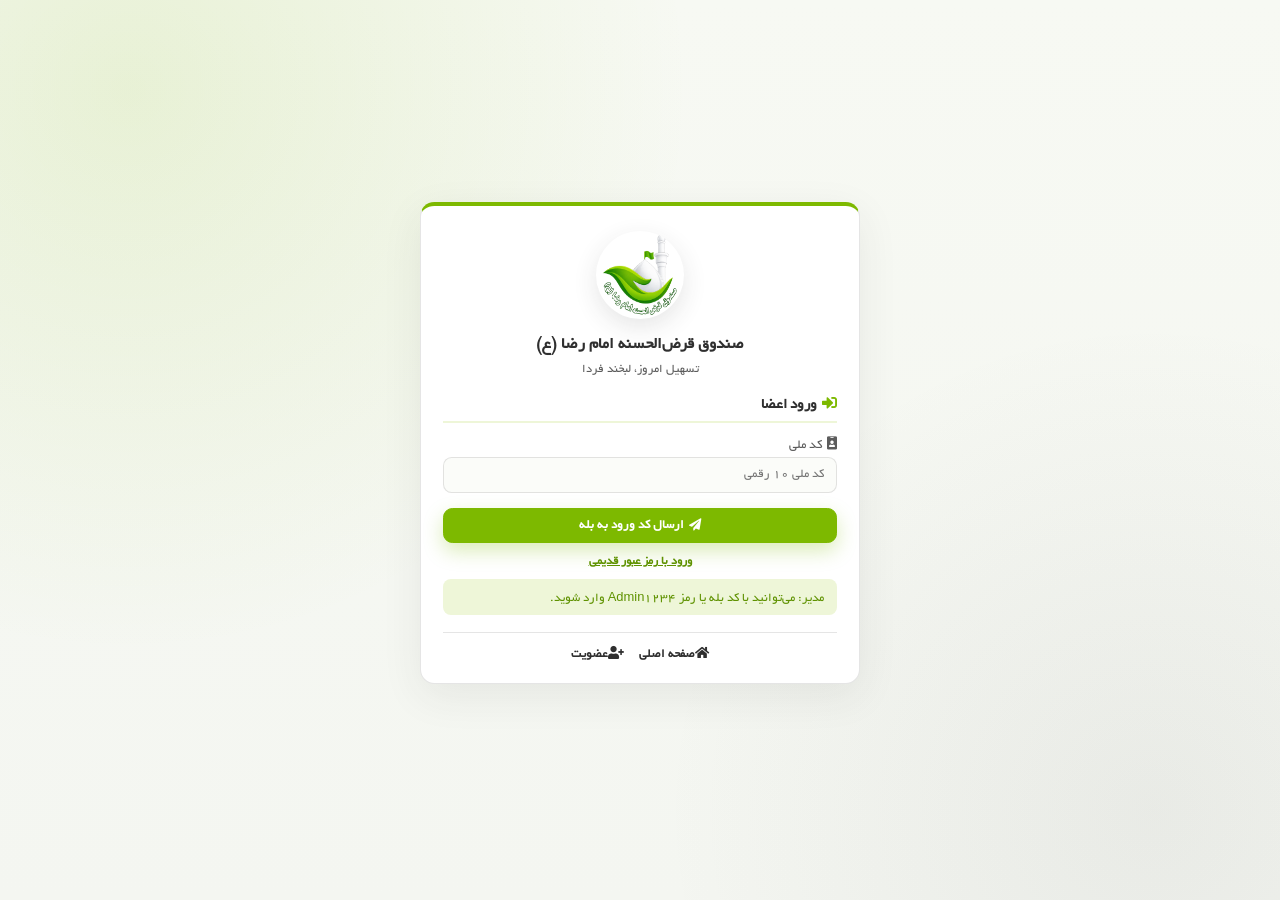
==== WebApplication/wwwroot/admin.html @ e3b297ba "dd" ====
<!DOCTYPE html>

<html lang="fa" dir="rtl">

<head>

  <meta charset="UTF-8" />

  <meta name="viewport" content="width=device-width, initial-scale=1, viewport-fit=cover" />

  <title>پنل مدیران | صندوق قرض‌الحسنه امام رضا (ع)</title>

  <link rel="stylesheet" href="css/site.css" />

  <link rel="icon" href="images/logo.png" />

  <style>

    .report-block { margin-bottom: 1.25rem; }

    .report-block h3 { margin: 0 0 .65rem; font-size: 1rem; color: var(--brand-charcoal); }

    tr.row-overdue td { background: #fde8e6 !important; color: #9b1c1c; }

    tr.row-due-soon td { background: #fff8e6 !important; color: #9a6700; }

    tr.row-reminder-failed td { background: #fde8e6 !important; }

    tr.row-reminder-sent td { background: #ecfdf3 !important; }

    .last-send-box { background: #f8faf9; border: 1px solid #d8e6df; border-radius: 12px; padding: 1rem; margin-bottom: 1rem; }

    .last-send-box h3 { margin: 0 0 .65rem; font-size: .95rem; }

  </style>

</head>

<body class="admin-page">

  <div class="page">

    <div class="site-header">

      <a class="brand-lockup" href="index.html">

        <img src="images/logo.png" alt="لوگو" />

        <div class="titles">

          <strong>صندوق قرض‌الحسنه امام رضا (ع)</strong>

          <span>پنل مدیران</span>

        </div>

      </a>

      <div class="nav">

        <a href="index.html"><i class="fas fa-home"></i>خانه</a>

        <a href="panel.html"><i class="fas fa-th-large"></i>پنل عضو</a>

      </div>

    </div>



    <div id="adminNavBar" class="admin-nav-bar no-print"></div>



    <div id="accessDenied" class="card" style="display:none">

      <h2><i class="fas fa-lock icon-green"></i>دسترسی مجاز نیست</h2>

      <p>این صفحه فقط برای مدیر صندوق است.</p>

      <a class="btn primary" href="login.html?return=admin.html">ورود مدیر</a>

    </div>



    <div id="adminContent" style="display:none">

      <div class="card">

        <div class="stats" id="adminStats"></div>

      </div>



      <div class="card tab-panel" id="tab-manage">

        <h2><i class="fas fa-cogs icon-green"></i>مدیریت صندوق</h2>

        <p class="muted-text" style="margin-top:0">عملیات خودکار صف وام و ارسال یادآور از بخش‌های مربوط در منو انجام می‌شود.</p>

        <div class="actions" style="margin-top:1rem">

          <button type="button" class="btn primary" id="btnProcess"><i class="fas fa-play"></i>پرداخت خودکار صف</button>

        </div>

        <div id="manageMsg" class="msg"></div>

      </div>



      <div class="card tab-panel" id="tab-fund-deposit">

        <h2><i class="fas fa-piggy-bank icon-green"></i>شارژ صندوق</h2>

        <p class="muted-text" style="margin-top:0">واریز نقدی یا حمایت خیرین به موجودی صندوق.</p>

        <label>مبلغ واریز (ریال)</label>

        <input id="depositAmount" type="text" class="amount-input" inputmode="numeric" placeholder="مثال: 50,000,000" />

        <label>توضیحات</label>

        <input id="depositDesc" placeholder="مثلاً واریز نقدی / حمایت خیرین" />

        <button type="button" class="btn primary block" id="btnDeposit"><i class="fas fa-piggy-bank"></i>ثبت شارژ صندوق</button>

        <div id="depositMsg" class="msg"></div>

      </div>



      <div class="card tab-panel" id="tab-reminders">

        <h2><i class="fas fa-bell icon-green"></i>یادآوری‌های ارسالی</h2>

        <p class="muted-text" style="margin-top:0">با زدن دکمه زیر، برای <strong>اقساط عقب‌افتاده</strong> و <strong>سررسید ۳ روز دیگر</strong> (و خیرین) یادآور بله ارسال می‌شود.</p>

        <div class="actions" style="margin-bottom:1rem">

          <button type="button" class="btn dark" id="btnRemind"><i class="fas fa-paper-plane"></i>ارسال یادآور امروز <span class="bale-inline"><img src="images/bale-logo.svg" alt="" class="bale-logo" />بله</span></button>

        </div>

        <div id="lastSendBox" class="last-send-box" style="display:none">

          <h3><i class="fas fa-check-circle icon-green"></i> نتیجه آخرین ارسال</h3>

          <p id="lastSendSummary" class="muted-text" style="margin-top:0"></p>

          <div style="overflow:auto"><table><thead><tr><th>عضو</th><th>نوع</th><th>وضعیت</th><th>پیام</th><th>توضیح</th></tr></thead><tbody id="lastSendBody"></tbody></table></div>

        </div>

        <h3 style="font-size:1rem;margin:1rem 0 .65rem">تاریخچه همه یادآوری‌ها</h3>

        <div style="overflow:auto"><table><thead><tr><th>شناسه</th><th>تاریخ</th><th>عضو</th><th>نوع</th><th>وضعیت</th><th>پیام</th><th>توضیح</th></tr></thead><tbody id="reminderBody"></tbody></table></div>

        <div id="reminderMsg" class="msg"></div>

      </div>



      <div class="card tab-panel" id="tab-installments-report">

        <h2><i class="fas fa-calendar-exclamation icon-green"></i>گزارش وضعیت اقساط</h2>

        <p class="muted-text" style="margin-top:0">اعضایی که قسط عقب‌افتاده دارند یا سررسید آن‌ها ۳ روز دیگر است.</p>



        <div class="report-block">

          <h3><i class="fas fa-exclamation-triangle" style="color:#b42318"></i> اقساط عقب‌افتاده (<span id="overdueCount">0</span>)</h3>

          <div style="overflow:auto"><table><thead><tr><th>شناسه قسط</th><th>عضو</th><th>موبایل</th><th>سررسید</th><th>مبلغ</th><th>وضعیت</th></tr></thead><tbody id="overdueBody"></tbody></table></div>

        </div>



        <div class="report-block">

          <h3><i class="fas fa-hourglass-half" style="color:#9a6700"></i> سررسید ۳ روز دیگر (<span id="dueSoonCount">0</span>)</h3>

          <div style="overflow:auto"><table><thead><tr><th>شناسه قسط</th><th>عضو</th><th>موبایل</th><th>سررسید</th><th>مبلغ</th><th>وضعیت</th></tr></thead><tbody id="dueSoonBody"></tbody></table></div>

        </div>

      </div>



      <div class="card tab-panel" id="tab-queue">

        <h2><i class="fas fa-stream icon-green"></i>صف انتظار وام</h2>

        <div style="overflow:auto"><table><thead><tr><th>نوبت</th><th>وام</th><th>عضو</th><th>مبلغ</th><th>تاریخ درخواست</th><th>عملیات</th></tr></thead><tbody id="queueBody"></tbody></table></div>

      </div>



      <div class="card tab-panel" id="tab-loans">

        <h2><i class="fas fa-file-invoice icon-green"></i>همه وام‌ها</h2>

        <p>لیست کامل درخواست‌ها و وام‌های پرداخت‌شده با تاریخ درخواست و تاریخ پرداخت.</p>

        <div style="overflow:auto"><table><thead><tr><th>شناسه</th><th>عضو</th><th>مبلغ</th><th>تاریخ درخواست</th><th>تاریخ پرداخت</th><th>وضعیت</th><th>نوبت</th></tr></thead><tbody id="allLoansBody"></tbody></table></div>

      </div>



      <div class="card tab-panel" id="tab-deposits">

        <h2><i class="fas fa-money-check-alt icon-green"></i>واریزی‌های اعضا</h2>

        <div style="overflow:auto"><table><thead><tr><th>شناسه</th><th>کاربر</th><th>مبلغ</th><th>نوع</th><th>پیگیری</th><th>تاریخ</th></tr></thead><tbody id="payBody"></tbody></table></div>

      </div>



      <div class="card tab-panel" id="tab-ledger">

        <h2><i class="fas fa-book icon-green"></i>دفتر گردش صندوق</h2>

        <p>هر ردیف یک تراکنش مالی صندوق است؛ موجودی لحظه‌ای در ستون «مانده» ثبت می‌شود.</p>

        <div style="overflow:auto"><table><thead><tr><th>شناسه</th><th>تاریخ</th><th>نوع</th><th>مبلغ</th><th>مانده</th><th>توضیح</th></tr></thead><tbody id="ledgerBody"></tbody></table></div>

      </div>



      <div class="card tab-panel" id="tab-settings">

        <h2><i class="fas fa-sliders-h icon-green"></i>تنظیمات</h2>

        <p class="muted-text" style="margin-top:0">آدرس پایه سایت برای لینک‌های ارسالی در بله (پرداخت قسط، کمک خیرین) و callback درگاه پرداخت.</p>

        <label>آدرس سایت (بدون / در انتها)</label>

        <input id="appBaseUrl" type="url" dir="ltr" placeholder="https://goodloan.example.com" />

        <p class="muted-text">مثال لینک قسط: <code id="sampleInstallmentLink" dir="ltr">—</code></p>

        <button type="button" class="btn primary block" id="btnSaveSettings"><i class="fas fa-save"></i>ذخیره تنظیمات</button>

        <div id="settingsMsg" class="msg"></div>

      </div>

    </div>

  </div>

  <script src="js/app.js"></script>

  <script>

    GoodLoan.ready(async function () {

      const G = GoodLoan;

      const managerId = await G.requireManager();

      if (!managerId) {

        G.$('accessDenied').style.display = 'block';

        return;

      }



      G.$('adminContent').style.display = 'block';

      G.renderAdminNav('adminNavBar', { page: 'admin' });

      G.initTabs('tab-manage');

      G.bindAmountInputs('.amount-input');

      G.initPageTables('#adminContent');



      function renderInstallmentRows(list, rowClass) {

        if (!list.length) return '<tr><td colspan="6">موردی یافت نشد</td></tr>';

        return list.map(function (x) {

          return '<tr class="' + rowClass + '"><td>' + G.pick(x, 'installmentId') + '</td><td>' + (G.pick(x, 'memberName') || '') + '</td><td>' +

            (G.pick(x, 'mobile') || '') + '</td><td>' + (G.pick(x, 'installmentDate_Shamsi') || '') + '</td><td class="amount">' +

            G.money(G.pick(x, 'installmentAmount')) + '</td><td>' + (G.pick(x, 'statusLabel') || '') + '</td></tr>';

        }).join('');

      }



      async function loadSettings() {
        const result = await G.get('/api/admin/settings?managerUserId=' + managerId);
        if (!result.res.ok) return;
        const settings = G.payload(result) || [];
        const appUrl = settings.find(function (s) { return G.pick(s, 'settingName') === 'AppBaseUrl'; });
        const value = G.pick(appUrl, 'settingValue') || '';
        G.$('appBaseUrl').value = value;
        updateSampleLink(value);
      }

      function updateSampleLink(baseUrl) {
        var url = (baseUrl || '').replace(/\/+$/, '');
        G.$('sampleInstallmentLink').textContent = url
          ? url + '/panel.html?installmentId=123&payInstallment=1'
          : '—';
      }

      G.$('appBaseUrl').addEventListener('input', function () {
        updateSampleLink(G.$('appBaseUrl').value);
      });

      async function loadDashboard() {

        const result = await G.get('/api/admin/dashboard?managerUserId=' + managerId);

        if (!result.res.ok) return;

        const d = G.payload(result);

        G.$('adminStats').innerHTML = `

          <div class="stat"><span class="stat-icon"><i class="fas fa-wallet"></i></span><span>موجودی صندوق</span><b>${G.money(G.pick(d, 'fundBalance'))}</b></div>

          <div class="stat"><span class="stat-icon"><i class="fas fa-exclamation-circle"></i></span><span>اقساط عقب\u200cافتاده</span><b>${G.formatNumber(G.pick(d, 'overdueInstallmentsCount') || 0)}</b></div>

          <div class="stat"><span class="stat-icon"><i class="fas fa-hourglass-half"></i></span><span>سررسید ۳ روز دیگر</span><b>${G.formatNumber(G.pick(d, 'dueInThreeDaysInstallmentsCount') || 0)}</b></div>

          <div class="stat"><span class="stat-icon"><i class="fas fa-stream"></i></span><span>نفر در صف</span><b>${G.pick(d, 'waitingQueueCount')}</b></div>

          <div class="stat"><span class="stat-icon"><i class="fas fa-receipt"></i></span><span>واریزی امروز</span><b>${G.pick(d, 'todayPaymentsCount')}</b></div>

          <div class="stat"><span class="stat-icon"><i class="fas fa-coins"></i></span><span>جمع واریزی امروز</span><b>${G.money(G.pick(d, 'todayPaymentsAmount'))}</b></div>`;

      }



      async function loadInstallmentReport() {

        const result = await G.get('/api/admin/reports/installments?managerUserId=' + managerId);

        if (!result.res.ok) return;

        const r = G.payload(result) || {};

        const overdue = G.pick(r, 'overdueInstallments') || [];

        const dueSoon = G.pick(r, 'dueInThreeDaysInstallments') || [];

        G.$('overdueCount').textContent = G.formatNumber(G.pick(r, 'overdueCount') || overdue.length);

        G.$('dueSoonCount').textContent = G.formatNumber(G.pick(r, 'dueInThreeDaysCount') || dueSoon.length);

        G.$('overdueBody').innerHTML = renderInstallmentRows(overdue, 'row-overdue');

        G.$('dueSoonBody').innerHTML = renderInstallmentRows(dueSoon, 'row-due-soon');

        G.refreshDataTable('overdueBody');

        G.refreshDataTable('dueSoonBody');

      }



      function renderReminderRows(logs, options) {
        options = options || {};
        if (!logs.length) return '<tr><td colspan="' + (options.colspan || 7) + '">یادآوری ثبت نشده</td></tr>';
        return logs.map(function (n) {
          const msg = (G.pick(n, 'message') || '');
          const shortMsg = msg.length > 80 ? msg.substring(0, 80) + '…' : msg;
          const sent = G.pick(n, 'sentDate') || G.pick(n, 'createDate') || '';
          const sentText = sent ? new Date(sent).toLocaleString('fa-IR') : '';
          const status = G.pick(n, 'notificationStatusName') || G.pick(n, 'notificationStatus') || '';
          const isFailed = String(status).indexOf('ناموفق') >= 0 || G.pick(n, 'notificationStatus') === 2;
          const rowClass = options.highlightStatus ? (isFailed ? 'row-reminder-failed' : 'row-reminder-sent') : '';
          const err = G.pick(n, 'errorMessage') || '';
          const cols = options.compact
            ? '<td>' + (G.pick(n, 'userFullName') || G.pick(n, 'userId') || '-') + '</td><td>' +
              (G.pick(n, 'notificationTypeName') || G.pick(n, 'notificationType')) + '</td><td>' + status + '</td><td title="' +
              msg.replace(/"/g, '&quot;') + '">' + shortMsg + '</td><td>' + err + '</td>'
            : '<td>' + G.pick(n, 'notificationId') + '</td><td>' + sentText + '</td><td>' +
              (G.pick(n, 'userFullName') || G.pick(n, 'userId') || '-') + '</td><td>' +
              (G.pick(n, 'notificationTypeName') || G.pick(n, 'notificationType')) + '</td><td>' + status + '</td><td title="' +
              msg.replace(/"/g, '&quot;') + '">' + shortMsg + '</td><td>' + err + '</td>';
          return '<tr class="' + rowClass + '">' + cols + '</tr>';
        }).join('');
      }

      function showLastSendResult(result) {
        const box = G.$('lastSendBox');
        const logs = G.pick(result, 'logs') || [];
        if (!box) return;
        if (!logs.length) {
          box.style.display = 'none';
          return;
        }
        box.style.display = 'block';
        const sent = G.pick(result, 'sentCount') || 0;
        const failed = G.pick(result, 'failedCount') || 0;
        const skipped = G.pick(result, 'skippedCount') || 0;
        G.$('lastSendSummary').textContent =
          'ارسال موفق: ' + G.formatNumber(sent) + ' | ناموفق: ' + G.formatNumber(failed) +
          (skipped ? ' | بدون اتصال بله: ' + G.formatNumber(skipped) : '');
        G.$('lastSendBody').innerHTML = renderReminderRows(logs, { compact: true, highlightStatus: true, colspan: 5 });
      }

      async function loadReminders() {
        const result = await G.get('/api/admin/notification-logs?managerUserId=' + managerId);
        if (!result.res.ok) return;
        const logs = G.payload(result) || [];
        G.$('reminderBody').innerHTML = renderReminderRows(logs);
        G.refreshDataTable('reminderBody');
      }



      async function load() {

        const q = await G.get('/api/loan/queue?managerUserId=' + managerId);

        const queue = G.payload(q) || [];

        G.$('queueBody').innerHTML = queue.length ? queue.map(function (l) {

          return G.renderLoanTableRow(l, { showQueue: true, showMember: true, showActions: true });

        }).join('') : '<tr><td colspan="6">صف خالی است</td></tr>';



        const allLoans = await G.get('/api/loan/all?managerUserId=' + managerId);

        const loans = G.payload(allLoans) || [];

        G.$('allLoansBody').innerHTML = loans.length ? loans.map(function (l) {

          const u = G.pick(l, 'user');

          return '<tr><td>' + G.pick(l, 'loanId') + '</td><td>' + (G.pick(u, 'fullName') || G.pick(l, 'userId') || '') + '</td><td class="amount">' +

            G.money(G.pick(l, 'loanAmount')) + '</td><td>' + G.shamsiDate(l, 'requestDate_Shamsi', 'requestDate') + '</td><td>' +

            G.shamsiDate(l, 'paymentDate_Shamsi', 'paymentDate') + '</td><td>' + G.loanStatusText(l) + '</td><td>' +

            (G.pick(l, 'queuePosition') || '-') + '</td></tr>';

        }).join('') : '<tr><td colspan="7">وامی ثبت نشده</td></tr>';



        const p = await G.get('/api/payment?managerUserId=' + managerId);

        const payments = G.payload(p) || [];

        G.$('payBody').innerHTML = payments.length ? payments.map(function (x) {

          return '<tr><td>' + G.pick(x, 'paymentId') + '</td><td>' + (G.pick(x, 'userId') || '') + '</td><td class="amount">' + G.money(G.pick(x, 'amount')) + '</td><td>' + (G.pick(x, 'paymentTypeName') || G.pick(x, 'paymentType')) + '</td><td>' + (G.pick(x, 'refrenceNumber') || G.pick(x, 'zarinPalRefId') || '') + '</td><td>' + (G.pick(x, 'paymentDate_Shamsi') || '') + '</td></tr>';

        }).join('') : '<tr><td colspan="6">واریزی ثبت نشده</td></tr>';



        const ledger = await G.get('/api/admin/fund-transactions?managerUserId=' + managerId);

        const tx = G.payload(ledger) || [];

        G.$('ledgerBody').innerHTML = tx.length ? tx.map(function (t) {

          const amount = G.pick(t, 'amount');

          const sign = Number(amount) < 0 ? '' : '+';

          return '<tr><td>' + G.pick(t, 'fundTransactionId') + '</td><td>' + (G.pick(t, 'transactionDate_Shamsi') || '') + '</td><td>' + (G.pick(t, 'transactionTypeName') || G.pick(t, 'transactionType')) + '</td><td class="amount">' + sign + G.formatNumber(Math.abs(amount)) + ' ریال</td><td class="amount">' + G.money(G.pick(t, 'balanceAfter')) + '</td><td>' + (G.pick(t, 'description') || '') + '</td></tr>';

        }).join('') : '<tr><td colspan="6">تراکنشی ثبت نشده</td></tr>';



        await loadDashboard();

        await loadInstallmentReport();

        await loadReminders();

        await loadSettings();



        G.refreshDataTable('queueBody');

        G.refreshDataTable('allLoansBody');

        G.refreshDataTable('payBody');

        G.refreshDataTable('ledgerBody');

      }



      document.addEventListener('click', async function (e) {

        const disburseBtn = e.target.closest('.btn-disburse');

        if (disburseBtn) {

          const loanId = Number(disburseBtn.getAttribute('data-id'));

          const { data } = await G.post('/api/loan/disburse', {

            loanId: loanId,

            managerUserId: managerId,

            description: 'پرداخت توسط مدیر'

          });

          G.showMsg(G.$('manageMsg'), data.message || 'خطا', data.success);

          load();

          return;

        }



        const rejectBtn = e.target.closest('.btn-reject');

        if (rejectBtn) {

          const loanId = Number(rejectBtn.getAttribute('data-id'));

          const reason = prompt('دلیل رد درخواست وام را وارد کنید:');

          if (reason === null) return;

          const { data } = await G.post('/api/loan/reject', {

            loanId: loanId,

            reason: reason,

            managerUserId: managerId

          });

          G.showMsg(G.$('manageMsg'), data.message || 'خطا', data.success);

          load();

        }

      });



      G.bindClick('btnProcess', async function () {

        const { data } = await G.post('/api/admin/process-loan-queue', { managerUserId: managerId });

        G.showMsg(G.$('manageMsg'), data.message || 'انجام شد', data.success);

        load();

      });



      G.bindClick('btnRemind', async function () {
        const btn = G.$('btnRemind');
        if (btn) btn.disabled = true;
        const { data } = await G.post('/api/admin/send-monthly-reminders', { managerUserId: managerId });
        if (btn) btn.disabled = false;
        G.showMsg(G.$('reminderMsg'), data.message || 'انجام شد', data.success);
        if (data.success) {
          showLastSendResult(data.data || {});
          await loadReminders();
          loadDashboard();
        }
      });



      G.bindClick('btnSaveSettings', async function () {
        const { data } = await G.put('/api/admin/settings', {
          managerUserId: managerId,
          settingName: 'AppBaseUrl',
          settingValue: G.$('appBaseUrl').value.trim()
        });
        G.showMsg(G.$('settingsMsg'), data.message || 'خطا', data.success);
        if (data.success) loadSettings();
      });



      G.bindClick('btnDeposit', async function () {

        const { data } = await G.post('/api/admin/fund-deposit', {

          managerUserId: managerId,

          amount: G.getAmountValue('depositAmount'),

          description: G.$('depositDesc').value

        });

        G.showMsg(G.$('depositMsg'), data.message || 'خطا', data.success);

        if (data.success) {

          G.$('depositAmount').value = '';

          G.$('depositDesc').value = '';

          load();

        }

      });



      load();

    });

  </script>

</body>

</html>
---- WebApplication/wwwroot/css/site.css ----
@import url("fonts/fontawesome/css/all.min.css");

@font-face {
  font-family: "Far_Yekan";
  src: url("fonts/Far_Yekan.woff") format("woff");
  font-weight: normal;
  font-style: normal;
  font-display: swap;
}

:root {
  /* رنگ سازمانی از لوگوی صندوق قرض‌الحسنه امام رضا (ع) */
  --brand-green: #7db900;
  --brand-green-deep: #5f9200;
  --brand-green-soft: #eef6d8;
  --brand-gold: #c9a227;
  --brand-gold-deep: #a8861e;
  --brand-gold-soft: #faf5e8;
  --brand-charcoal: #2f2f2f;
  --brand-charcoal-soft: #3d3d3d;
  --brand-white: #ffffff;
  --ink: #1f1f1f;
  --muted: #5c5c5c;
  --page-bg: #f4f6f1;
  --card: #ffffff;
  --line: rgba(47, 47, 47, 0.12);
  --ok: #5f9200;
  --err: #b42318;
  --shadow: 0 12px 40px rgba(47, 47, 47, 0.08);
  --font: "Far_Yekan", "Tahoma", sans-serif;
  font-family: var(--font);
  font-size: 0.9rem;
}

* { box-sizing: border-box; }

body {
  margin: 0;
  color: var(--ink);
  min-height: 100vh;
  font-family: var(--font);
  font-size: 0.9rem;
  background:
    radial-gradient(circle at 85% 0%, rgba(125, 185, 0, 0.16), transparent 42%),
    radial-gradient(circle at 10% 20%, rgba(47, 47, 47, 0.06), transparent 35%),
    linear-gradient(180deg, #f7f9f3 0%, var(--page-bg) 45%, #e9eee4 100%);
}

.page {
  max-width: 980px;
  margin: 0 auto;
  padding: 1.25rem 1.25rem 3rem;
}

.site-header {
  display: flex;
  align-items: center;
  justify-content: space-between;
  gap: 1rem;
  margin-bottom: 1.25rem;
  flex-wrap: wrap;
}

.brand-lockup {
  display: flex;
  align-items: center;
  gap: .85rem;
  text-decoration: none;
  color: inherit;
}

.brand-lockup img {
  width: 64px;
  height: 64px;
  border-radius: 50%;
  box-shadow: 0 6px 18px rgba(47, 47, 47, 0.2);
  background: var(--brand-charcoal);
}

.brand-lockup .titles strong {
  display: block;
  font-size: 1.05rem;
  color: var(--brand-charcoal);
  line-height: 1.4;
}

.brand-lockup .titles span {
  display: block;
  font-size: .82rem;
  color: var(--muted);
}

.nav {
  display: flex;
  gap: .65rem;
  flex-wrap: wrap;
  align-items: center;
}

.nav a {
  color: var(--brand-charcoal);
  text-decoration: none;
  font-weight: 600;
  font-size: .92rem;
  padding: .35rem .55rem;
  border-radius: .45rem;
}

.nav a:hover {
  background: var(--brand-green-soft);
  color: var(--brand-green-deep);
}

.hero {
  position: relative;
  overflow: hidden;
  padding: 2.75rem 1.5rem 2.4rem;
  border-radius: 1.4rem;
  background:
    linear-gradient(145deg, rgba(47, 47, 47, 0.96) 0%, rgba(61, 61, 61, 0.94) 55%, rgba(47, 47, 47, 0.98) 100%);
  color: var(--brand-white);
  margin-bottom: 1.25rem;
  box-shadow: var(--shadow);
}

.hero::before {
  content: "";
  position: absolute;
  inset: auto -20% -40% auto;
  width: 320px;
  height: 320px;
  border-radius: 50%;
  background: radial-gradient(circle, rgba(125, 185, 0, 0.35), transparent 70%);
  pointer-events: none;
}

.hero-inner {
  position: relative;
  z-index: 1;
  display: grid;
  grid-template-columns: auto 1fr;
  gap: 1.25rem;
  align-items: center;
}

@media (max-width: 700px) {
  .hero-inner { grid-template-columns: 1fr; text-align: center; justify-items: center; }
}

.hero-logo {
  width: 120px;
  height: 120px;
  border-radius: 50%;
  background: var(--brand-charcoal);
  box-shadow: 0 0 0 4px rgba(125, 185, 0, 0.35), 0 10px 30px rgba(0, 0, 0, 0.25);
}

.brand {
  font-size: clamp(1.55rem, 3.4vw, 2.1rem);
  font-weight: 800;
  margin: 0 0 .45rem;
  letter-spacing: -.02em;
  color: var(--brand-white);
}

.hero h1 {
  font-size: clamp(1.05rem, 2.2vw, 1.35rem);
  font-weight: 500;
  margin: 0 0 .7rem;
  color: rgba(255, 255, 255, 0.92);
}

.lead {
  opacity: .88;
  max-width: 34rem;
  line-height: 1.8;
  margin: 0;
  color: rgba(255, 255, 255, 0.82);
  font-size: .98rem;
}

.actions {
  display: flex;
  gap: .75rem;
  margin-top: 1.35rem;
  flex-wrap: wrap;
}

.links {
  display: flex;
  gap: .75rem;
  flex-wrap: wrap;
}

.links a {
  color: var(--brand-charcoal);
  font-weight: 700;
  text-decoration: none;
  padding: .65rem 1rem;
  border-radius: .7rem;
  background: var(--brand-white);
  border: 1px solid var(--line);
  box-shadow: var(--shadow);
}

.links a:hover {
  border-color: var(--brand-green);
  color: var(--brand-green-deep);
}

.card {
  background: var(--card);
  border: 1px solid var(--line);
  border-radius: 1rem;
  padding: 1.25rem;
  margin-bottom: 1rem;
  box-shadow: var(--shadow);
}

.card > h2 {
  margin: 0 0 1rem;
  font-size: 1.2rem;
  color: var(--brand-charcoal);
  padding-bottom: .65rem;
  border-bottom: 2px solid var(--brand-green-soft);
}

label {
  display: block;
  margin: .7rem 0 .3rem;
  font-size: .92rem;
  color: var(--muted);
  font-weight: 500;
}

input.amount-input {
  direction: ltr;
  text-align: left;
  font-variant-numeric: tabular-nums;
}

.stat b,
.amount-text {
  font-variant-numeric: tabular-nums;
  direction: ltr;
  display: inline-block;
}

td.amount {
  font-variant-numeric: tabular-nums;
  direction: ltr;
  text-align: left;
  white-space: nowrap;
}

input, select, textarea {
  width: 100%;
  padding: .75rem .85rem;
  border: 1px solid var(--line);
  border-radius: .6rem;
  background: #fbfcf9;
  font: inherit;
  color: var(--ink);
  transition: border-color .15s ease, box-shadow .15s ease;
}

input:focus, select:focus, textarea:focus {
  outline: none;
  border-color: var(--brand-green);
  box-shadow: 0 0 0 3px rgba(125, 185, 0, 0.18);
  background: #fff;
}

.row {
  display: grid;
  grid-template-columns: 1fr 1fr;
  gap: .75rem;
}

@media (max-width: 700px) {
  .row { grid-template-columns: 1fr; }
}

.btn {
  display: inline-flex;
  align-items: center;
  justify-content: center;
  padding: .72rem 1.15rem;
  border-radius: .65rem;
  border: 1px solid transparent;
  background: transparent;
  color: inherit;
  text-decoration: none;
  cursor: pointer;
  font: inherit;
  font-weight: 600;
  transition: transform .12s ease, background .12s ease, box-shadow .12s ease;
}

.btn:hover { transform: translateY(-1px); }

.btn.primary {
  background: var(--brand-green);
  border-color: var(--brand-green);
  color: var(--brand-white);
  box-shadow: 0 8px 20px rgba(125, 185, 0, 0.28);
}

.btn.primary:hover {
  background: var(--brand-green-deep);
  border-color: var(--brand-green-deep);
}

.btn.dark {
  background: var(--brand-charcoal);
  border-color: var(--brand-charcoal);
  color: var(--brand-white);
}

.btn.ghost {
  border-color: rgba(255, 255, 255, 0.35);
  color: var(--brand-white);
  background: rgba(255, 255, 255, 0.06);
}

.btn.block {
  width: 100%;
  margin-top: 1rem;
}

.msg {
  margin-top: .8rem;
  padding: .7rem .9rem;
  border-radius: .55rem;
  display: none;
}

.msg.show { display: block; }
.msg.ok { background: var(--brand-green-soft); color: var(--ok); }
.msg.err { background: #fdecea; color: var(--err); }

.stats {
  display: grid;
  grid-template-columns: repeat(auto-fit, minmax(140px, 1fr));
  gap: .75rem;
}

.stat {
  padding: 1rem;
  border-radius: .85rem;
  background: linear-gradient(180deg, #fff, var(--brand-green-soft));
  border: 1px solid rgba(125, 185, 0, 0.18);
}

.stat b {
  display: block;
  font-size: 1.12rem;
  margin-top: .35rem;
  color: var(--brand-charcoal);
}

.stat span {
  font-size: .8rem;
  color: var(--muted);
}

table {
  width: 100%;
  border-collapse: collapse;
  font-size: .9rem;
}

th, td {
  padding: .65rem .75rem;
  border: 1px solid rgba(125, 185, 0, 0.22);
  text-align: right;
}

th {
  font-size: .8rem;
  color: var(--brand-green-deep);
  font-weight: 700;
  background: linear-gradient(180deg, var(--brand-green-soft), #f8fbf2);
  border-bottom: 2px solid var(--brand-green);
}

tbody tr:nth-child(even) td {
  background: rgba(238, 246, 216, 0.3);
}

tr:hover td {
  background: rgba(125, 185, 0, 0.1);
}

.panel-top {
  display: flex;
  align-items: center;
  justify-content: space-between;
  gap: 1rem;
  flex-wrap: wrap;
  margin-bottom: .5rem;
}

.badge {
  display: inline-flex;
  align-items: center;
  gap: .35rem;
  padding: .3rem .65rem;
  border-radius: 999px;
  background: var(--brand-green-soft);
  color: var(--brand-green-deep);
  font-size: .8rem;
  font-weight: 700;
}

.btn i,
.nav a i,
.links a i,
.card > h2 i,
label i {
  margin-left: .4rem;
}

.btn i { font-size: .95em; }

.stat-icon {
  width: 2rem;
  height: 2rem;
  border-radius: .55rem;
  display: inline-flex;
  align-items: center;
  justify-content: center;
  background: rgba(125, 185, 0, 0.15);
  color: var(--brand-green-deep);
  margin-bottom: .35rem;
}

.stat {
  display: flex;
  flex-direction: column;
}

.icon-green { color: var(--brand-green); }
.icon-dark { color: var(--brand-charcoal); }

.tab-menu {
  display: grid;
  grid-template-columns: repeat(auto-fit, minmax(160px, 1fr));
  gap: .75rem;
  margin-bottom: 1rem;
}

.tab-menu .tab-btn {
  display: flex;
  flex-direction: column;
  align-items: center;
  justify-content: center;
  gap: .45rem;
  min-height: 92px;
  padding: .9rem .7rem;
  border-radius: .9rem;
  border: 1px solid var(--line);
  background: var(--brand-white);
  color: var(--brand-charcoal);
  box-shadow: var(--shadow);
  cursor: pointer;
  font: inherit;
  font-weight: 600;
  text-align: center;
  transition: border-color .15s ease, background .15s ease, transform .12s ease;
}

.tab-menu .tab-btn i {
  margin: 0;
  font-size: 1.35rem;
  color: var(--brand-green);
}

.tab-menu .tab-btn:hover {
  transform: translateY(-2px);
  border-color: var(--brand-green);
}

.tab-menu .tab-btn.active {
  background: var(--brand-charcoal);
  border-color: var(--brand-charcoal);
  color: var(--brand-white);
}

.tab-menu .tab-btn.active i {
  color: var(--brand-green);
}

.tab-panel {
  display: none;
}

.tab-panel.active {
  display: block;
  animation: tabFade .2s ease;
}

@keyframes tabFade {
  from { opacity: 0; transform: translateY(6px); }
  to { opacity: 1; transform: translateY(0); }
}

/* ——— پنل مدیریت — منوی یکپarچه ——— */
body.admin-page .page {
  max-width: 1100px;
}

.admin-nav-bar {
  background: var(--brand-white);
  border: 1px solid var(--line);
  border-radius: .85rem;
  padding: .55rem .7rem;
  margin-bottom: 1rem;
  box-shadow: var(--shadow);
  position: sticky;
  top: 0;
  z-index: 90;
}

.admin-nav {
  display: flex;
  flex-wrap: wrap;
  gap: .3rem;
  align-items: center;
}

.admin-nav a {
  display: inline-flex;
  align-items: center;
  gap: .35rem;
  color: var(--brand-charcoal);
  text-decoration: none;
  font-weight: 600;
  font-size: .84rem;
  padding: .48rem .72rem;
  border-radius: .55rem;
  border: 1px solid transparent;
  transition: background .15s ease, color .15s ease, border-color .15s ease;
  white-space: nowrap;
}

.admin-nav a i {
  margin: 0;
  font-size: .88rem;
  color: var(--brand-green);
}

.admin-nav a:hover {
  background: var(--brand-green-soft);
  color: var(--brand-green-deep);
  border-color: rgba(125, 185, 0, 0.35);
}

.admin-nav a.active {
  background: var(--brand-charcoal);
  border-color: var(--brand-charcoal);
  color: var(--brand-white);
}

.admin-nav a.active i {
  color: var(--brand-green);
}

.admin-nav-sep {
  width: 1px;
  height: 1.4rem;
  background: var(--line);
  margin: 0 .15rem;
  flex-shrink: 0;
}

.tab-menu.admin-subnav {
  display: flex;
  flex-wrap: wrap;
  gap: .35rem;
  grid-template-columns: unset;
  padding: .45rem;
  background: var(--brand-green-soft);
  border: 1px solid rgba(125, 185, 0, 0.28);
  border-radius: .65rem;
}

.tab-menu.admin-subnav .tab-btn {
  flex: 0 1 auto;
  flex-direction: row;
  min-height: auto;
  min-width: auto;
  padding: .45rem .8rem;
  box-shadow: none;
  font-size: .84rem;
}

.tab-menu.admin-subnav .tab-btn i {
  font-size: .9rem;
}

.tab-menu.admin-subnav .tab-btn.active {
  background: var(--brand-white);
  border-color: var(--brand-green);
  color: var(--brand-green-deep);
}

.tab-menu.admin-subnav .tab-btn.active i {
  color: var(--brand-green-deep);
}

.tab-menu.member-subnav {
  display: flex;
  flex-wrap: wrap;
  gap: .4rem;
  grid-template-columns: unset;
  padding: .45rem;
  background: var(--brand-green-soft);
  border: 1px solid rgba(125, 185, 0, 0.28);
  border-radius: .65rem;
}

.tab-menu.member-subnav .tab-btn {
  flex: 0 1 auto;
  flex-direction: row;
  min-height: auto;
  min-width: auto;
  padding: .5rem .85rem;
  box-shadow: none;
  font-size: .84rem;
}

.tab-menu.member-subnav .tab-btn i {
  font-size: .95rem;
}

.tab-menu.member-subnav .tab-btn.active {
  background: var(--brand-white);
  border-color: var(--brand-green);
  color: var(--brand-green-deep);
}

.tab-menu.member-subnav .tab-btn.active i {
  color: var(--brand-green-deep);
}

@media (max-width: 640px) {
  .admin-nav a {
    font-size: .78rem;
    padding: .4rem .55rem;
  }

  .admin-nav-sep {
    display: none;
  }
}

/* ——— صفحه اصلی ——— */
body.home-page {
  margin: 0;
  background:
    radial-gradient(circle at 12% 8%, rgba(125, 185, 0, 0.12), transparent 38%),
    radial-gradient(circle at 88% 22%, rgba(95, 146, 0, 0.08), transparent 32%),
    linear-gradient(180deg, #f9fbf6 0%, var(--page-bg) 55%, #eef3e8 100%);
}

/* بخش ۱ — منو */
.home-menu {
  background: var(--brand-white);
  border-bottom: 2px solid var(--brand-green-soft);
  box-shadow: 0 4px 16px rgba(47, 47, 47, 0.06);
  position: sticky;
  top: 0;
  z-index: 100;
}

.home-menu-inner {
  max-width: 1080px;
  margin: 0 auto;
  padding: .65rem 1.15rem;
  display: flex;
  align-items: center;
  justify-content: space-between;
  gap: 1rem;
  flex-wrap: wrap;
}

.home-menu-nav {
  display: flex;
  flex-wrap: wrap;
  gap: .35rem;
  align-items: center;
}

.home-menu-nav a {
  color: var(--brand-charcoal);
  text-decoration: none;
  font-weight: 600;
  font-size: .88rem;
  padding: .45rem .7rem;
  border-radius: .5rem;
  transition: background .15s ease, color .15s ease;
}

.home-menu-nav a:hover,
.home-menu-nav a.active {
  background: var(--brand-green-soft);
  color: var(--brand-green-deep);
}

.home-menu-nav a.active {
  box-shadow: inset 0 -2px 0 var(--brand-green);
}

.home-menu-nav a i {
  margin-left: .35rem;
}

/* بخش ۲ — بنر (نسبت ثابت ۱۹۲۰×۳۲۰ — تصویر را همین اندازه بسازید) */
.home-banner {
  background: var(--page-bg);
  padding: 0;
}

.home-banner-frame {
  width: 100%;
  /* ارتفاع = عرض ÷ ۶  →  همان نسبت ۱۹۲۰:۳۲۰ */
  height: clamp(140px, calc(100vw / 6), 320px);
  margin: 0;
  padding: 0;
  display: flex;
  align-items: center;
  justify-content: center;
}

.home-banner-img {
  width: 100%;
  height: 100%;
  display: block;
  object-fit: contain;
  object-position: center center;
}

.home-section-sep {
  height: 6px;
  background: linear-gradient(90deg, var(--brand-green-deep), var(--brand-green), var(--brand-green-deep));
  box-shadow: 0 4px 12px rgba(125, 185, 0, 0.25);
}

/* بخش ۳ — محتوا */
.home-main {
  background: var(--page-bg);
  padding: 0 0 2.5rem;
  border-top: 1px solid rgba(125, 185, 0, 0.15);
}

.home-main-inner {
  max-width: 960px;
  margin: 0 auto;
  padding: 0 1.15rem;
}

.home-lead-block {
  text-align: center;
  padding: 1.35rem 1rem 1rem;
}

.home-lead-badge {
  display: inline-flex;
  align-items: center;
  gap: .4rem;
  padding: .35rem .85rem;
  margin-bottom: .65rem;
  border-radius: 999px;
  background: var(--brand-white);
  border: 1px solid rgba(125, 185, 0, 0.35);
  color: var(--brand-green-deep);
  font-size: .78rem;
  font-weight: 700;
  box-shadow: 0 4px 14px rgba(125, 185, 0, 0.12);
}

.home-lead-title {
  margin: 0;
  font-size: clamp(1.35rem, 3.5vw, 1.85rem);
  font-weight: 800;
  color: var(--brand-green-deep);
  letter-spacing: -.02em;
  line-height: 1.35;
}

.home-lead-title::after {
  content: "";
  display: block;
  width: 5rem;
  height: 3px;
  margin: .55rem auto 0;
  border-radius: 999px;
  background: linear-gradient(90deg, var(--brand-green), var(--brand-gold), var(--brand-green-deep));
}

.home-content-sep {
  display: flex;
  align-items: center;
  gap: 1rem;
  margin: 2rem 0 1.5rem;
  color: var(--brand-gold-deep);
  font-size: .82rem;
  font-weight: 700;
}

.home-content-sep::before,
.home-content-sep::after {
  content: "";
  flex: 1;
  height: 2px;
  border-radius: 999px;
}

.home-content-sep::before {
  background: linear-gradient(90deg, transparent, var(--brand-gold), var(--brand-green));
}

.home-content-sep::after {
  background: linear-gradient(90deg, var(--brand-green), var(--brand-gold), transparent);
}

.home-content-sep span,
.home-hadith-title {
  display: inline-flex;
  align-items: center;
  gap: .45rem;
  margin: 0;
  padding: .45rem 1.1rem;
  border-radius: 999px;
  background: var(--brand-gold-soft);
  border: 1px solid rgba(201, 162, 39, 0.45);
  color: var(--brand-gold-deep);
  white-space: nowrap;
  box-shadow: 0 4px 12px rgba(201, 162, 39, 0.15);
  font-size: 1.05rem;
  font-weight: 800;
}

.home-content-sep span i,
.home-hadith-title i {
  font-size: .8rem;
  color: var(--brand-gold);
}

.home-lead-sub {
  margin: .55rem 0 0;
  font-size: clamp(.85rem, 2vw, .95rem);
  color: var(--muted);
  font-weight: 500;
  max-width: 32rem;
  margin-left: auto;
  margin-right: auto;
}

.home-features {
  display: grid;
  grid-template-columns: repeat(3, 1fr);
  gap: 1rem;
  margin-bottom: 1.75rem;
}

.home-feature-card {
  text-align: center;
  padding: 1.15rem 1rem;
  border-radius: 1rem;
  background: var(--brand-white);
  border: 1px solid rgba(125, 185, 0, 0.25);
  box-shadow: var(--shadow);
  transition: transform .15s ease, border-color .15s ease, box-shadow .15s ease;
}

.home-feature-card:hover {
  transform: translateY(-3px);
  border-color: var(--brand-green);
  box-shadow: 0 14px 32px rgba(125, 185, 0, 0.18);
}

.home-feature-icon {
  width: 2.75rem;
  height: 2.75rem;
  margin: 0 auto .65rem;
  border-radius: .75rem;
  display: flex;
  align-items: center;
  justify-content: center;
  background: linear-gradient(145deg, var(--brand-green-soft), #fff);
  color: var(--brand-green-deep);
  font-size: 1.15rem;
  border: 1px solid rgba(125, 185, 0, 0.3);
}

.home-feature-card h3 {
  margin: 0 0 .35rem;
  font-size: .95rem;
  color: var(--brand-charcoal);
}

.home-feature-card p {
  margin: 0;
  font-size: .8rem;
  color: var(--muted);
  line-height: 1.7;
}

.home-section-heading {
  text-align: center;
  margin-bottom: 1rem;
}

.home-section-heading h2 {
  margin: 0;
  font-size: 1.1rem;
  color: var(--brand-charcoal);
  font-weight: 800;
}

.home-section-heading h2 i {
  margin-left: .4rem;
  color: var(--brand-gold);
}

.home-section-heading p {
  margin: .35rem 0 0;
  font-size: .82rem;
  color: var(--muted);
}

.glass-card {
  background: var(--brand-white);
  border: 1px solid rgba(125, 185, 0, 0.22);
  border-radius: 1rem;
  padding: 1.15rem 1.35rem;
  box-shadow: var(--shadow);
  transition: transform .15s ease, box-shadow .15s ease, border-color .15s ease;
}

.hadith-item {
  position: relative;
  overflow: hidden;
  display: flex;
  flex-direction: column;
  padding: 1.25rem 1.5rem;
}

.hadith-item::before {
  content: "";
  position: absolute;
  top: 0;
  right: 0;
  left: 0;
  height: 3px;
  background: linear-gradient(90deg, var(--brand-green-deep), var(--brand-gold), var(--brand-green));
}

.hadith-item:hover {
  transform: translateY(-2px);
  border-color: rgba(125, 185, 0, 0.45);
  box-shadow: 0 16px 36px rgba(125, 185, 0, 0.14);
}

.hadith-grid {
  display: grid;
  grid-template-columns: repeat(2, 1fr);
  gap: 1rem;
  margin-bottom: 0;
}

.hadith-item .hadith-head {
  display: flex;
  align-items: center;
  gap: .45rem;
  margin-bottom: .75rem;
  color: var(--brand-green-deep);
  font-weight: 700;
  font-size: .82rem;
}

.hadith-head i {
  font-size: .95rem;
  opacity: .85;
}

.hadith-arabic {
  margin: 0 0 .85rem;
  line-height: 2;
  font-size: 1.12rem;
  color: var(--brand-charcoal);
  font-weight: 700;
  text-align: center;
  direction: rtl;
}

.hadith-fa {
  margin: 0 0 .75rem;
  line-height: 1.9;
  font-size: 1rem;
  color: #444;
  font-weight: 500;
  padding: .75rem 1rem;
  background: var(--brand-green-soft);
  border-radius: .65rem;
  border-right: 3px solid var(--brand-green);
}

.hadith-source {
  margin: 0;
  font-size: .78rem;
  color: var(--muted);
  line-height: 1.6;
  padding-top: .5rem;
  border-top: 1px dashed rgba(125, 185, 0, 0.35);
  text-align: left;
}

.home-inner-sep {
  display: flex;
  align-items: center;
  gap: 1rem;
  margin: 2.25rem 0 1.75rem;
  color: var(--muted);
  font-size: .82rem;
  font-weight: 600;
}

.home-inner-sep::before,
.home-inner-sep::after {
  content: "";
  flex: 1;
  height: 1px;
  background: linear-gradient(90deg, transparent, rgba(125, 185, 0, 0.45), transparent);
}

.home-inner-sep span {
  padding: .35rem .85rem;
  border-radius: 999px;
  background: var(--brand-white);
  border: 1px solid rgba(125, 185, 0, 0.3);
  white-space: nowrap;
}

.home-actions {
  display: grid;
  grid-template-columns: minmax(200px, 1fr) minmax(280px, 1.4fr);
  gap: 1.15rem;
  align-items: stretch;
}

@media (max-width: 720px) {
  .hadith-grid { grid-template-columns: 1fr; }
  .home-features { grid-template-columns: 1fr; }
  .home-actions { grid-template-columns: 1fr; }
  .home-menu-inner { justify-content: center; }
  .home-menu-nav { justify-content: center; }
  .home-banner-frame {
    height: clamp(120px, calc(100vw / 6), 260px);
  }
}

.stat-card {
  display: flex;
  flex-direction: column;
  align-items: center;
  justify-content: center;
  text-align: center;
  padding: 1.5rem 1.25rem;
  min-height: 100%;
  background: linear-gradient(165deg, #fff 0%, var(--brand-green-soft) 100%);
}

.stat-card .stat-icon {
  width: 3rem;
  height: 3rem;
  font-size: 1.25rem;
  margin-bottom: .65rem;
}

.stat-label {
  font-size: .88rem;
  color: var(--muted);
  font-weight: 700;
}

.stat-card b {
  display: block;
  font-size: clamp(2.2rem, 5vw, 2.8rem);
  color: var(--brand-green-deep);
  font-variant-numeric: tabular-nums;
  line-height: 1.15;
  margin: .4rem 0;
}

.stat-card small {
  font-size: .75rem;
  color: var(--muted);
  line-height: 1.65;
  max-width: 14rem;
}

.register-card {
  padding: 1.15rem 1.25rem;
}

.register-card h2 {
  margin: 0 0 .75rem;
  font-size: 1rem;
  color: var(--brand-charcoal);
  padding-bottom: .5rem;
  border-bottom: 2px solid var(--brand-green-soft);
}

.register-card h2 i {
  font-size: .9em;
}

.register-fields {
  display: flex;
  flex-direction: column;
  gap: .5rem;
}

.compact-row {
  display: grid;
  grid-template-columns: 1fr 1fr;
  gap: .5rem;
}

.register-card input,
.register-card select {
  padding: .6rem .7rem;
  font-size: .88rem;
}

.register-card .btn.block {
  margin-top: .4rem;
  padding: .6rem .85rem;
  font-size: .9rem;
}

.compact-check {
  font-size: .8rem;
  color: var(--muted);
  margin: .2rem 0 0;
}

.compact-check input {
  width: auto;
}

.compact-bale {
  margin-top: .65rem;
  padding-top: .65rem;
  border-top: 1px solid var(--line);
  display: flex;
  flex-wrap: wrap;
  align-items: center;
  gap: .4rem;
}

.bale-help-text {
  margin: 0;
  font-size: .78rem;
  color: var(--muted);
  flex: 1 1 100%;
}

.compact-btn {
  padding: .4rem .65rem !important;
  font-size: .8rem !important;
}

.home-page .btn.ghost {
  border-color: var(--line);
  color: var(--brand-charcoal);
  background: #fff;
}

.checkbox-line {
  display: flex;
  align-items: center;
  gap: .35rem;
}

.checkbox-line input {
  width: auto;
}

/* بخش ۴ — دکمه‌های پایین */
.home-footer {
  background: var(--brand-charcoal);
  color: var(--brand-white);
  padding: 1.35rem 0 1.75rem;
  margin-top: 0;
}

.home-footer-inner {
  max-width: 1080px;
  margin: 0 auto;
  padding: 0 1.15rem;
  text-align: center;
}

.home-footer-title {
  margin: 0 0 .85rem;
  font-size: .9rem;
  font-weight: 700;
  color: rgba(255, 255, 255, 0.85);
}

.home-footer-links {
  display: flex;
  flex-wrap: wrap;
  gap: .65rem;
  justify-content: center;
}

.home-footer-links a {
  color: var(--brand-charcoal);
  font-weight: 700;
  text-decoration: none;
  padding: .55rem 1rem;
  border-radius: .65rem;
  background: var(--brand-white);
  border: 1px solid transparent;
  font-size: .85rem;
  transition: transform .12s ease, border-color .12s ease;
}

.home-footer-links a:hover {
  transform: translateY(-2px);
  border-color: var(--brand-green);
  color: var(--brand-green-deep);
}

.home-footer-links a i {
  margin-left: .35rem;
}

.home-footer-copy {
  margin: 1.1rem 0 0;
  font-size: .75rem;
  color: rgba(255, 255, 255, 0.55);
  line-height: 1.6;
}

/* لوگوی بله در متن */
.bale-inline {
  display: inline-flex;
  align-items: center;
  gap: .3rem;
  vertical-align: middle;
  white-space: nowrap;
}

.bale-inline img,
img.bale-logo {
  width: 1.2em;
  height: 1.2em;
  object-fit: contain;
  flex-shrink: 0;
}

.bale-inline--md img {
  width: 20px;
  height: 20px;
}

.bale-btn-logo {
  width: 18px;
  height: 18px;
  object-fit: contain;
}

/* جداول — جستجو، مرتب‌سازی، چاپ، اکسل */
.gl-table-wrap {
  margin-top: .75rem;
  padding: .85rem;
  border: 1px solid rgba(125, 185, 0, 0.35);
  border-radius: .85rem;
  background: var(--brand-white);
  box-shadow: var(--shadow);
}

.gl-table-toolbar {
  display: flex;
  flex-wrap: wrap;
  gap: .65rem;
  align-items: center;
  justify-content: space-between;
  margin-bottom: .65rem;
  padding-bottom: .65rem;
  border-bottom: 1px dashed rgba(125, 185, 0, 0.35);
}

.gl-table-search-wrap {
  flex: 1 1 200px;
  display: flex;
  align-items: center;
  gap: .5rem;
  padding: .45rem .7rem;
  border: 1px solid rgba(125, 185, 0, 0.3);
  border-radius: .55rem;
  background: #fbfcf9;
}

.gl-table-search-wrap i {
  color: var(--muted);
  font-size: .85rem;
}

.gl-table-search {
  border: 0 !important;
  padding: .2rem 0 !important;
  min-height: 0 !important;
  height: auto !important;
  line-height: 1.4 !important;
  background: transparent !important;
  box-shadow: none !important;
  width: 100%;
  font-size: .88rem !important;
}

.gl-table-actions {
  display: flex;
  flex-wrap: wrap;
  gap: .45rem;
}

.gl-table-actions .btn {
  padding: .45rem .75rem;
  font-size: .82rem;
}

.gl-table-scroll {
  overflow: auto;
  border: 1px solid rgba(125, 185, 0, 0.28);
  border-radius: .6rem;
}

table.gl-data-table {
  width: 100%;
  border-collapse: collapse;
  margin: 0;
}

table.gl-data-table th,
table.gl-data-table td {
  border: 1px solid rgba(125, 185, 0, 0.22);
}

table.gl-data-table thead th {
  position: sticky;
  top: 0;
  z-index: 1;
  background: linear-gradient(180deg, var(--brand-green-soft), #f5fae8);
  color: var(--brand-green-deep);
  border-bottom: 2px solid var(--brand-green);
}

table.gl-data-table tbody tr:nth-child(even) td {
  background: rgba(238, 246, 216, 0.35);
}

table.gl-data-table tbody tr:hover td {
  background: rgba(125, 185, 0, 0.12);
}

table.gl-data-table thead th.sortable {
  cursor: pointer;
  user-select: none;
  position: relative;
  padding-left: 1.1rem;
}

table.gl-data-table thead th.sortable:hover {
  color: var(--brand-green-deep);
  background: rgba(125, 185, 0, 0.06);
}

table.gl-data-table thead th.sortable::after {
  content: '⇅';
  position: absolute;
  left: .25rem;
  opacity: .35;
  font-size: .7rem;
}

table.gl-data-table thead th.sorted-asc::after {
  content: '↑';
  opacity: 1;
  color: var(--brand-green-deep);
}

table.gl-data-table thead th.sorted-desc::after {
  content: '↓';
  opacity: 1;
  color: var(--brand-green-deep);
}

/* صفحه ورود */
body.login-page {
  min-height: 100vh;
  display: flex;
  align-items: center;
  justify-content: center;
  padding: 1.25rem;
  background:
    radial-gradient(circle at 10% 10%, rgba(125, 185, 0, 0.12), transparent 40%),
    radial-gradient(circle at 90% 90%, rgba(47, 47, 47, 0.06), transparent 35%),
    linear-gradient(180deg, #f7f9f3 0%, var(--page-bg) 100%);
}

.login-shell {
  width: 100%;
  max-width: 440px;
}

.login-card {
  padding: 1.75rem 1.5rem 1.5rem;
  border-top: 4px solid var(--brand-green);
}

.login-brand {
  text-align: center;
  margin-bottom: 1.35rem;
}

.login-brand img {
  width: 88px;
  height: 88px;
  border-radius: 50%;
  box-shadow: 0 8px 24px rgba(47, 47, 47, 0.12);
  margin-bottom: .75rem;
}

.login-brand h1 {
  margin: 0;
  font-size: 1.15rem;
  color: var(--brand-charcoal);
  line-height: 1.5;
}

.login-brand p {
  margin: .35rem 0 0;
  font-size: .88rem;
  color: var(--muted);
}

.login-card h2 {
  margin: 0 0 1rem;
  font-size: 1.05rem;
  padding-bottom: .55rem;
  border-bottom: 2px solid var(--brand-green-soft);
}

.login-card label {
  margin-top: .55rem;
}

.login-back {
  display: flex;
  justify-content: center;
  gap: 1rem;
  margin-top: 1.15rem;
  padding-top: 1rem;
  border-top: 1px solid var(--line);
}

.login-back a {
  color: var(--brand-charcoal);
  text-decoration: none;
  font-size: .88rem;
  font-weight: 600;
}

.login-back a:hover {
  color: var(--brand-green-deep);
}

.login-otp-hint {
  margin: .4rem 0 .65rem;
  font-size: .8rem;
  color: var(--muted);
  line-height: 1.6;
}

.login-mode-toggle {
  text-align: center;
  margin: .85rem 0 0;
}

.link-btn {
  border: 0;
  background: none;
  color: var(--brand-green-deep);
  font: inherit;
  font-size: .85rem;
  font-weight: 700;
  cursor: pointer;
  text-decoration: underline;
  padding: 0;
}

.login-bale-box {
  margin-top: .75rem;
  padding: .75rem;
  border-radius: .65rem;
  background: var(--brand-green-soft);
  border: 1px solid rgba(125, 185, 0, 0.35);
}

.login-bale-box p {
  margin: 0 0 .5rem;
  font-size: .82rem;
  color: var(--brand-charcoal);
  line-height: 1.65;
}

td.table-actions {
  white-space: nowrap;
}

td.table-actions .btn,
.btn-compact-table {
  padding: .3rem .55rem;
  font-size: .75rem;
  min-height: auto;
  line-height: 1.3;
}

.muted-text {
  color: var(--muted);
}

table.gl-data-table tbody tr.inst-row-paid td,
table tbody tr.inst-row-paid td {
  background: #ececec !important;
  color: #777;
}

table.gl-data-table tbody tr.inst-row-paid:hover td,
table tbody tr.inst-row-paid:hover td {
  background: #e2e2e2 !important;
}

table.gl-data-table tbody tr.inst-row-due-soon td,
table tbody tr.inst-row-due-soon td {
  background: #fde8e6 !important;
  color: #9b1c1c;
}

table.gl-data-table tbody tr.inst-row-due-soon:hover td,
table tbody tr.inst-row-due-soon:hover td {
  background: #fad0cc !important;
}

table tbody tr.inst-row-due-soon .btn-pay-installment {
  box-shadow: 0 4px 12px rgba(180, 35, 24, 0.2);
}

/* جداول — نمایش کارتی در موبایل (بدون اسکرول افقی) */
@media (max-width: 768px) {
  .gl-table-scroll,
  .tab-panel > div,
  .card > div:has(table) {
    overflow: visible !important;
  }

  table.gl-data-table,
  .card table,
  .tab-panel table {
    border: 0;
    min-width: 0 !important;
  }

  table.gl-data-table thead,
  .card table thead,
  .tab-panel table thead {
    display: none;
  }

  table.gl-data-table tbody,
  .card table tbody,
  .tab-panel table tbody {
    display: block;
  }

  table.gl-data-table tbody tr,
  .card table tbody tr,
  .tab-panel table tbody tr {
    display: block;
    margin-bottom: .7rem;
    border: 1px solid rgba(125, 185, 0, 0.28);
    border-radius: .65rem;
    overflow: hidden;
    background: #fff;
    box-shadow: 0 2px 8px rgba(47, 47, 47, 0.05);
  }

  table.gl-data-table tbody tr.inst-row-paid,
  table tbody tr.inst-row-paid {
    background: #ececec;
  }

  table.gl-data-table tbody tr.inst-row-due-soon,
  table tbody tr.inst-row-due-soon {
    background: #fde8e6;
  }

  table.gl-data-table tbody td,
  .card table tbody td,
  .tab-panel table tbody td {
    display: flex;
    align-items: center;
    justify-content: space-between;
    gap: .65rem;
    padding: .55rem .75rem;
    border: 0;
    border-bottom: 1px solid rgba(125, 185, 0, 0.12);
    text-align: left;
    background: transparent !important;
  }

  table.gl-data-table tbody tr.inst-row-paid td,
  table tbody tr.inst-row-paid td {
    color: #777;
  }

  table.gl-data-table tbody tr.inst-row-due-soon td,
  table tbody tr.inst-row-due-soon td {
    color: #9b1c1c;
  }

  table.gl-data-table tbody td:last-child,
  .card table tbody td:last-child,
  .tab-panel table tbody td:last-child {
    border-bottom: 0;
  }

  table.gl-data-table tbody td::before,
  .card table tbody td::before,
  .tab-panel table tbody td::before {
    content: attr(data-label);
    font-weight: 700;
    color: var(--brand-green-deep);
    font-size: .78rem;
    flex: 0 0 auto;
    max-width: 48%;
    text-align: right;
    line-height: 1.5;
  }

  table.gl-data-table tbody td[colspan],
  .card table tbody td[colspan],
  .tab-panel table tbody td[colspan] {
    display: block;
    text-align: center;
    padding: .85rem;
  }

  table.gl-data-table tbody td[colspan]::before,
  .card table tbody td[colspan]::before,
  .tab-panel table tbody td[colspan]::before {
    content: none;
    display: none;
  }

  table tbody td.table-actions {
    justify-content: space-between;
  }
}

/* ——— صفحه بنیان‌گذاران ——— */
.founders-main {
  padding: 1.5rem 0 2.5rem;
}

.founders-inner {
  max-width: 920px;
}

.founders-hero {
  text-align: center;
  margin-bottom: 1.5rem;
}

.founders-title {
  margin: .5rem 0 .65rem;
  font-size: clamp(1.4rem, 4vw, 1.95rem);
  font-weight: 800;
  color: var(--brand-green-deep);
  line-height: 1.4;
}

.founders-lead {
  margin: 0 auto;
  max-width: 36rem;
  font-size: .95rem;
  color: var(--muted);
  line-height: 1.85;
}

.founders-stats {
  display: grid;
  grid-template-columns: repeat(4, 1fr);
  gap: .75rem;
  margin-bottom: 1.25rem;
}

.founders-stat-card {
  text-align: center;
  padding: 1rem .65rem;
  border-radius: .85rem;
  background: var(--brand-white);
  border: 1px solid rgba(125, 185, 0, 0.28);
  box-shadow: var(--shadow);
}

.founders-stat-card i {
  display: block;
  font-size: 1.2rem;
  color: var(--brand-gold);
  margin-bottom: .45rem;
}

.founders-stat-card strong {
  display: block;
  font-size: .88rem;
  color: var(--brand-charcoal);
  margin-bottom: .2rem;
}

.founders-stat-card span {
  font-size: .75rem;
  color: var(--muted);
}

.founders-story h2 {
  margin: 0 0 1rem;
  font-size: 1.1rem;
  color: var(--brand-charcoal);
  padding-bottom: .55rem;
  border-bottom: 2px solid var(--brand-green-soft);
}

.founders-story p {
  margin: 0 0 .85rem;
  line-height: 1.95;
  color: #444;
  font-size: .92rem;
}

.founders-values {
  list-style: none;
  margin: 1rem 0 0;
  padding: .85rem 1rem;
  border-radius: .75rem;
  background: var(--brand-green-soft);
  border-right: 3px solid var(--brand-green);
}

.founders-values li {
  display: flex;
  align-items: flex-start;
  gap: .45rem;
  margin-bottom: .45rem;
  font-size: .88rem;
  color: var(--brand-charcoal);
  line-height: 1.7;
}

.founders-values li:last-child {
  margin-bottom: 0;
}

.founders-values i {
  color: var(--brand-green-deep);
  margin-top: .15rem;
}

.founders-grid {
  display: grid;
  grid-template-columns: repeat(2, 1fr);
  gap: 1rem;
}

.founder-card {
  text-align: center;
  padding: 1.35rem 1rem 1.15rem;
  border-radius: 1rem;
  background: linear-gradient(165deg, #fff 0%, var(--brand-green-soft) 100%);
  border: 1px solid rgba(125, 185, 0, 0.3);
  box-shadow: var(--shadow);
  transition: transform .15s ease, box-shadow .15s ease;
}

.founder-card:hover {
  transform: translateY(-3px);
  box-shadow: 0 14px 32px rgba(125, 185, 0, 0.16);
}

.founder-avatar {
  width: 3.5rem;
  height: 3.5rem;
  margin: 0 auto .7rem;
  border-radius: 50%;
  display: flex;
  align-items: center;
  justify-content: center;
  background: var(--brand-white);
  border: 2px solid rgba(201, 162, 39, 0.45);
  color: var(--brand-gold-deep);
  font-size: 1.25rem;
  box-shadow: 0 4px 14px rgba(201, 162, 39, 0.15);
}

.founder-card h3 {
  margin: 0 0 .3rem;
  font-size: 1rem;
  color: var(--brand-charcoal);
}

.founder-role {
  margin: 0 0 .55rem;
  font-size: .8rem;
  font-weight: 700;
  color: var(--brand-green-deep);
}

.founder-desc {
  margin: 0;
  font-size: .8rem;
  color: var(--muted);
  line-height: 1.75;
}

.founders-note {
  margin: 1.25rem 0 0;
  text-align: center;
  font-size: .8rem;
  color: var(--muted);
  line-height: 1.7;
}

.founders-note i {
  margin-left: .3rem;
  color: var(--brand-gold);
}

@media (max-width: 768px) {
  .founders-stats {
    grid-template-columns: repeat(2, 1fr);
  }

  .founders-grid {
    grid-template-columns: 1fr;
  }
}

/* ——— بهینه‌سازی موبایل ——— */
:root {
  --mobile-nav-height: 4.35rem;
  --safe-bottom: env(safe-area-inset-bottom, 0px);
}

html {
  -webkit-text-size-adjust: 100%;
  text-size-adjust: 100%;
}

body.has-mobile-nav {
  padding-bottom: calc(var(--mobile-nav-height) + var(--safe-bottom) + .35rem);
}

.mobile-bottom-nav {
  display: none;
}

@media (max-width: 768px) {
  .page {
    padding: .85rem .85rem 1.25rem;
    max-width: 100%;
  }

  body.admin-page .page {
    padding: .75rem .65rem 1.25rem;
  }

  .site-header {
    flex-direction: row;
    align-items: center;
    gap: .5rem;
    margin-bottom: .85rem;
  }

  .brand-lockup img {
    width: 46px;
    height: 46px;
  }

  .brand-lockup .titles strong {
    font-size: .92rem;
    line-height: 1.35;
  }

  .brand-lockup .titles span {
    font-size: .75rem;
  }

  body.has-mobile-nav .site-header .nav {
    display: none;
  }

  body.admin-page .site-header .nav a {
    padding: .45rem .55rem;
    font-size: .8rem;
  }

  .nav a {
    min-height: 44px;
    display: inline-flex;
    align-items: center;
    justify-content: center;
  }

  .btn {
    min-height: 46px;
    padding: .75rem 1rem;
    font-size: .92rem;
  }

  .btn.block {
    width: 100%;
  }

  td.table-actions .btn,
  .btn-compact-table {
    min-height: 40px;
    padding: .45rem .65rem;
    font-size: .78rem;
  }

  input, select, textarea {
    padding: .82rem .85rem;
    font-size: 16px;
  }

  .card {
    padding: 1rem;
    border-radius: .85rem;
    margin-bottom: .85rem;
  }

  .card > h2 {
    font-size: 1.05rem;
  }

  .stats {
    grid-template-columns: repeat(2, 1fr);
    gap: .5rem;
  }

  .stat {
    padding: .75rem .65rem;
  }

  .stat-icon {
    width: 1.75rem;
    height: 1.75rem;
    font-size: .85rem;
  }

  .stat b {
    font-size: .92rem;
    word-break: break-word;
  }

  .stat span {
    font-size: .72rem;
  }

  .panel-top {
    flex-direction: column;
    align-items: flex-start;
    gap: .5rem;
  }

  .actions {
    width: 100%;
  }

  .actions .btn {
    flex: 1 1 auto;
    min-width: calc(50% - .4rem);
  }

  .admin-nav-bar {
    padding: .4rem .45rem;
    margin-bottom: .85rem;
    border-radius: .65rem;
    top: 0;
  }

  .admin-nav {
    flex-wrap: nowrap;
    overflow-x: auto;
    -webkit-overflow-scrolling: touch;
    scroll-snap-type: x proximity;
    scrollbar-width: none;
    gap: .35rem;
    padding-bottom: .15rem;
  }

  .admin-nav::-webkit-scrollbar {
    display: none;
  }

  .admin-nav a {
    flex-shrink: 0;
    scroll-snap-align: start;
    min-height: 44px;
    padding: .55rem .85rem;
    font-size: .8rem;
  }

  .admin-nav-sep {
    display: none;
  }

  .tab-menu.member-subnav,
  #memberTabMenu {
    flex-wrap: nowrap;
    overflow-x: auto;
    -webkit-overflow-scrolling: touch;
    scroll-snap-type: x proximity;
    scrollbar-width: none;
    gap: .35rem;
  }

  .tab-menu.member-subnav::-webkit-scrollbar,
  #memberTabMenu::-webkit-scrollbar {
    display: none;
  }

  .tab-menu.member-subnav .tab-btn,
  #memberTabMenu .tab-btn {
    flex: 0 0 auto;
    scroll-snap-align: start;
    white-space: nowrap;
    min-height: 44px;
  }

  .tab-menu.admin-subnav {
    flex-wrap: nowrap;
    overflow-x: auto;
    -webkit-overflow-scrolling: touch;
    scrollbar-width: none;
  }

  .tab-menu.admin-subnav::-webkit-scrollbar {
    display: none;
  }

  .tab-menu.admin-subnav .tab-btn {
    flex: 0 0 auto;
    white-space: nowrap;
    min-height: 44px;
  }

  .tab-menu:not(.member-subnav):not(.admin-subnav) {
    grid-template-columns: repeat(2, 1fr);
    gap: .5rem;
  }

  .tab-menu:not(.member-subnav):not(.admin-subnav) .tab-btn {
    min-height: 76px;
    font-size: .8rem;
    padding: .65rem .45rem;
  }

  .home-menu-inner {
    flex-direction: row;
    align-items: center;
    padding: .5rem .75rem;
    gap: .5rem;
  }

  body.has-mobile-nav .home-menu-nav {
    display: none;
  }

  .home-menu-nav {
    overflow-x: auto;
    flex-wrap: nowrap;
    -webkit-overflow-scrolling: touch;
    scrollbar-width: none;
    flex: 1;
    justify-content: flex-end;
  }

  .home-menu-nav::-webkit-scrollbar {
    display: none;
  }

  .home-menu-nav a {
    flex-shrink: 0;
    min-height: 44px;
    display: inline-flex;
    align-items: center;
    white-space: nowrap;
    font-size: .82rem;
  }

  .home-banner-frame {
    height: clamp(100px, 42vw, 200px);
  }

  .home-footer-links {
    display: grid;
    grid-template-columns: repeat(2, 1fr);
    gap: .5rem;
  }

  .home-footer-links a {
    min-height: 46px;
    display: inline-flex;
    align-items: center;
    justify-content: center;
    font-size: .82rem;
    padding: .5rem .65rem;
  }

  .home-actions {
    grid-template-columns: 1fr;
  }

  .stat-card b {
    font-size: 2rem;
  }

  .gl-table-toolbar {
    flex-direction: row;
    flex-wrap: wrap;
    align-items: center;
    gap: .45rem;
    margin-bottom: .5rem;
    padding-bottom: .5rem;
  }

  .gl-table-search-wrap {
    flex: 1 1 120px;
    min-width: 0;
    padding: .28rem .55rem;
    border-radius: .45rem;
  }

  .gl-table-search {
    padding: 0 !important;
    min-height: 0 !important;
    height: 1.35rem !important;
    line-height: 1.35rem !important;
    font-size: .85rem !important;
  }

  .gl-table-actions {
    width: auto;
    flex-shrink: 0;
  }

  .gl-table-actions .btn {
    min-height: 36px;
    padding: .35rem .6rem;
    font-size: .78rem;
  }

  .gl-table-wrap {
    padding: .55rem;
    margin-top: .5rem;
  }

  .roles-layout {
    grid-template-columns: 1fr;
  }

  .report-summary {
    grid-template-columns: 1fr;
  }

  .report-card .value {
    font-size: 1.15rem;
  }

  .login-shell {
    max-width: 100%;
  }

  .login-card {
    padding: 1.35rem 1rem;
  }

  .mobile-bottom-nav {
    display: flex;
    position: fixed;
    bottom: 0;
    left: 0;
    right: 0;
    z-index: 200;
    background: rgba(255, 255, 255, 0.97);
    backdrop-filter: blur(10px);
    -webkit-backdrop-filter: blur(10px);
    border-top: 1px solid var(--line);
    box-shadow: 0 -6px 24px rgba(47, 47, 47, 0.1);
    padding: .3rem .35rem calc(.3rem + var(--safe-bottom));
    justify-content: space-around;
    align-items: stretch;
    gap: .2rem;
  }

  .mobile-bottom-nav a {
    flex: 1;
    display: flex;
    flex-direction: column;
    align-items: center;
    justify-content: center;
    gap: .12rem;
    text-decoration: none;
    color: var(--muted);
    font-size: .67rem;
    font-weight: 700;
    padding: .3rem .2rem;
    border-radius: .55rem;
    min-height: 54px;
    -webkit-tap-highlight-color: transparent;
    touch-action: manipulation;
  }

  .mobile-bottom-nav a i {
    font-size: 1.2rem;
    margin: 0;
    color: var(--brand-charcoal);
  }

  .mobile-bottom-nav a.active {
    color: var(--brand-green-deep);
    background: var(--brand-green-soft);
  }

  .mobile-bottom-nav a.active i {
    color: var(--brand-green-deep);
  }

  .mobile-bottom-nav button.mobile-nav-logout {
    flex: 1;
    display: flex;
    flex-direction: column;
    align-items: center;
    justify-content: center;
    gap: .12rem;
    border: 0;
    background: transparent;
    color: var(--muted);
    font: inherit;
    font-size: .67rem;
    font-weight: 700;
    padding: .3rem .2rem;
    border-radius: .55rem;
    min-height: 54px;
    cursor: pointer;
    -webkit-tap-highlight-color: transparent;
    touch-action: manipulation;
  }

  .mobile-bottom-nav button.mobile-nav-logout i {
    font-size: 1.2rem;
    margin: 0;
    color: #b42318;
  }

  .mobile-bottom-nav button.mobile-nav-logout:active {
    background: #fdecea;
    color: #b42318;
  }
}

@media (max-width: 380px) {
  .stats {
    grid-template-columns: 1fr;
  }

  .home-footer-links {
    grid-template-columns: 1fr;
  }

  .admin-nav a {
    font-size: .75rem;
    padding: .5rem .65rem;
  }
}
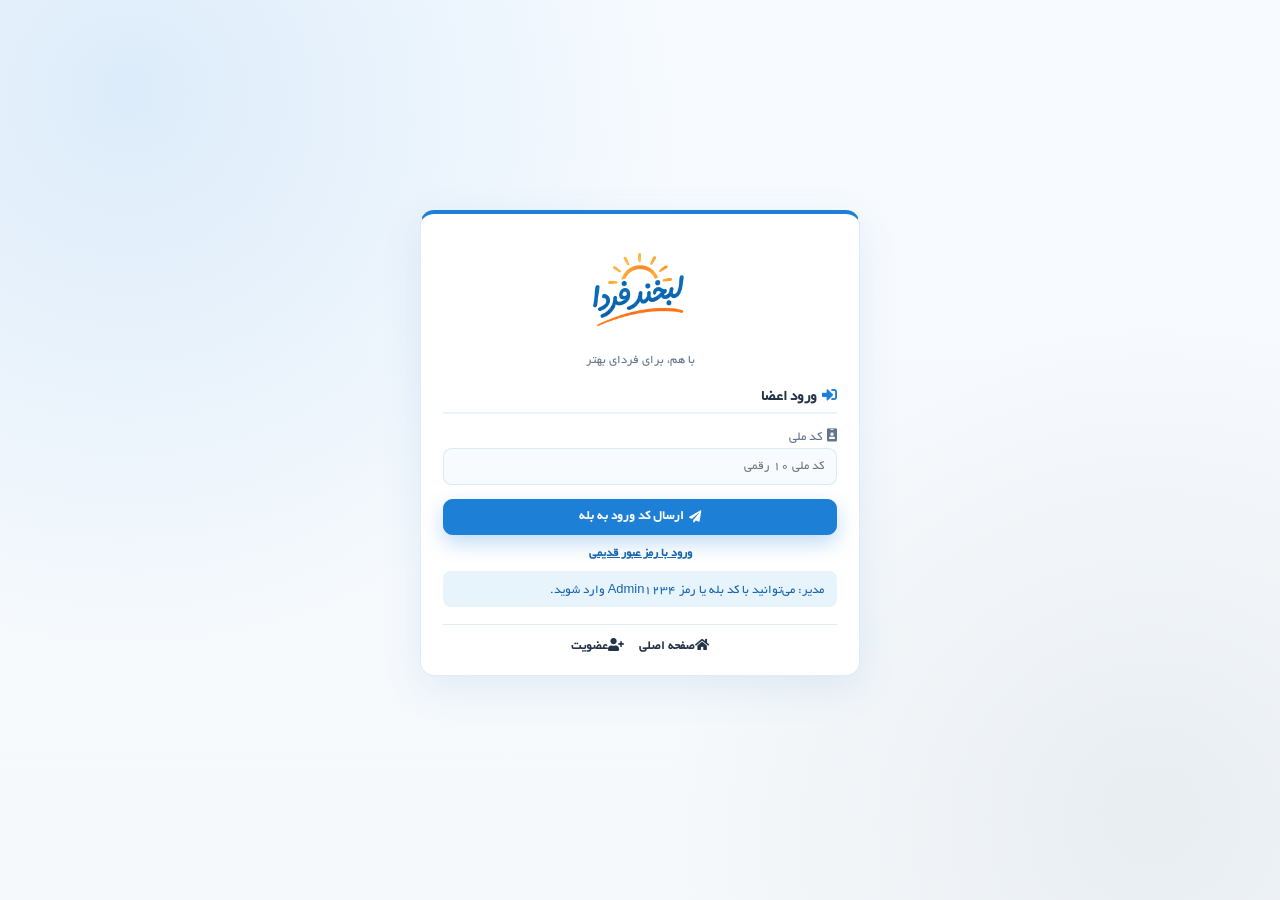
==== commit 98b8a1e5: "rename to labkhand farda" ====
--- a/WebApplication/wwwroot/admin.html
+++ b/WebApplication/wwwroot/admin.html
@@ -8,11 +8,11 @@
 
   <meta name="viewport" content="width=device-width, initial-scale=1, viewport-fit=cover" />
 
-  <title>پنل مدیران | صندوق قرض‌الحسنه امام رضا (ع)</title>
+  <title>پنل مدیران | لبخند فردا</title>
 
   <link rel="stylesheet" href="css/site.css" />
 
-  <link rel="icon" href="images/logo.png" />
+  <link rel="icon" href="images/labkhand-logo.png" />
 
   <style>
 
@@ -32,6 +32,47 @@
 
     .last-send-box h3 { margin: 0 0 .65rem; font-size: .95rem; }
 
+    .loan-filter-bar {
+      display: flex;
+      flex-wrap: wrap;
+      gap: .5rem;
+      margin: 0 0 1rem;
+    }
+
+    .loan-filter-btn {
+      border: 1px solid rgba(125, 185, 0, 0.35);
+      background: #fff;
+      color: var(--brand-charcoal);
+      border-radius: .65rem;
+      padding: .45rem .8rem;
+      font-size: .85rem;
+      cursor: pointer;
+      font-family: inherit;
+    }
+
+    .loan-filter-btn:hover { border-color: var(--brand-green); }
+
+    .loan-filter-btn.active {
+      background: var(--brand-green-soft);
+      border-color: var(--brand-green);
+      color: var(--brand-green-deep);
+      font-weight: 700;
+    }
+
+    .loan-filter-count {
+      display: inline-block;
+      min-width: 1.4rem;
+      margin-right: .25rem;
+      padding: 0 .35rem;
+      border-radius: 999px;
+      background: rgba(0, 0, 0, 0.06);
+      font-size: .75rem;
+    }
+
+    .loan-filter-btn.active .loan-filter-count {
+      background: rgba(125, 185, 0, 0.25);
+    }
+
   </style>
 
 </head>
@@ -44,12 +85,9 @@
 
       <a class="brand-lockup" href="index.html">
 
-        <img src="images/logo.png" alt="لوگو" />
+        <img src="images/labkhand-logo.png" alt="لوگو" />
 
         <div class="titles">
-
-          <strong>صندوق قرض‌الحسنه امام رضا (ع)</strong>
-
           <span>پنل مدیران</span>
 
         </div>
@@ -88,7 +126,13 @@
 
       <div class="card">
 
-        <div class="stats" id="adminStats"></div>
+        <details class="stats-collapse" id="adminStatsCollapse">
+          <summary>
+            <span><i class="fas fa-chart-bar icon-green"></i> خلاصه وضعیت صندوق</span>
+            <span class="stats-collapse-hint">برای مشاهده آمار بزنید <i class="fas fa-chevron-down stats-collapse-chevron"></i></span>
+          </summary>
+          <div class="stats" id="adminStats"></div>
+        </details>
 
       </div>
 
@@ -98,16 +142,28 @@
 
         <h2><i class="fas fa-cogs icon-green"></i>مدیریت صندوق</h2>
 
-        <p class="muted-text" style="margin-top:0">عملیات خودکار صف وام و ارسال یادآور از بخش‌های مربوط در منو انجام می‌شود.</p>
+        <p class="muted-text" style="margin-top:0">از اینجا می‌توانید یادآوری روزانه اقساط را برای اعضا بفرستید یا صف وام را پردازش کنید.</p>
 
         <div class="actions" style="margin-top:1rem">
 
+          <button type="button" class="btn dark" id="btnRemind"><i class="fas fa-paper-plane"></i>ارسال یادآور روزانه <span class="bale-inline"><img src="images/bale-logo.svg" alt="" class="bale-logo" />بله</span></button>
+
           <button type="button" class="btn primary" id="btnProcess"><i class="fas fa-play"></i>پرداخت خودکار صف</button>
 
         </div>
 
         <div id="manageMsg" class="msg"></div>
 
+        <div id="lastSendBox" class="last-send-box" style="display:none;margin-top:1rem">
+
+          <h3><i class="fas fa-check-circle icon-green"></i> نتیجه آخرین ارسال یادآور</h3>
+
+          <p id="lastSendSummary" class="muted-text" style="margin-top:0"></p>
+
+          <div style="overflow:auto"><table><thead><tr><th>عضو</th><th>نوع</th><th>وضعیت</th><th>پیام</th><th>توضیح</th></tr></thead><tbody id="lastSendBody"></tbody></table></div>
+
+        </div>
+
       </div>
 
 
@@ -138,91 +194,111 @@
 
         <h2><i class="fas fa-bell icon-green"></i>یادآوری‌های ارسالی</h2>
 
-        <p class="muted-text" style="margin-top:0">با زدن دکمه زیر، برای <strong>اقساط عقب‌افتاده</strong> و <strong>سررسید ۳ روز دیگر</strong> (و خیرین) یادآور بله ارسال می‌شود.</p>
-
-        <div class="actions" style="margin-bottom:1rem">
-
-          <button type="button" class="btn dark" id="btnRemind"><i class="fas fa-paper-plane"></i>ارسال یادآور امروز <span class="bale-inline"><img src="images/bale-logo.svg" alt="" class="bale-logo" />بله</span></button>
+        <p class="muted-text" style="margin-top:0">تاریخچه یادآورهای ارسال‌شده. برای ارسال یادآور روزانه به صفحه <strong>مدیریت صندوق</strong> بروید.</p>
+
+        <h3 style="font-size:1rem;margin:1rem 0 .65rem">تاریخچه همه یادآوری‌ها</h3>
+
+        <div style="overflow:auto"><table><thead><tr><th>شناسه</th><th>تاریخ</th><th>عضو</th><th>نوع</th><th>وضعیت</th><th>پیام</th><th>توضیح</th></tr></thead><tbody id="reminderBody"></tbody></table></div>
+
+        <div id="reminderMsg" class="msg"></div>
+
+      </div>
+
+
+
+      <div class="card tab-panel" id="tab-installments-report">
+
+        <h2><i class="fas fa-calendar-exclamation icon-green"></i>گزارش وضعیت اقساط</h2>
+
+        <p class="muted-text" style="margin-top:0">اعضایی که قسط عقب‌افتاده دارند یا سررسید آن‌ها ۳ روز دیگر است.</p>
+
+
+
+        <div class="report-block">
+
+          <h3><i class="fas fa-exclamation-triangle" style="color:#b42318"></i> اقساط عقب‌افتاده (<span id="overdueCount">0</span>)</h3>
+
+          <div style="overflow:auto"><table><thead><tr><th>شناسه قسط</th><th>عضو</th><th>موبایل</th><th>سررسید</th><th>مبلغ</th><th>وضعیت</th></tr></thead><tbody id="overdueBody"></tbody></table></div>
 
         </div>
 
-        <div id="lastSendBox" class="last-send-box" style="display:none">
-
-          <h3><i class="fas fa-check-circle icon-green"></i> نتیجه آخرین ارسال</h3>
-
-          <p id="lastSendSummary" class="muted-text" style="margin-top:0"></p>
-
-          <div style="overflow:auto"><table><thead><tr><th>عضو</th><th>نوع</th><th>وضعیت</th><th>پیام</th><th>توضیح</th></tr></thead><tbody id="lastSendBody"></tbody></table></div>
+
+
+        <div class="report-block">
+
+          <h3><i class="fas fa-hourglass-half" style="color:#9a6700"></i> سررسید ۳ روز دیگر (<span id="dueSoonCount">0</span>)</h3>
+
+          <div style="overflow:auto"><table><thead><tr><th>شناسه قسط</th><th>عضو</th><th>موبایل</th><th>سررسید</th><th>مبلغ</th><th>وضعیت</th></tr></thead><tbody id="dueSoonBody"></tbody></table></div>
 
         </div>
 
-        <h3 style="font-size:1rem;margin:1rem 0 .65rem">تاریخچه همه یادآوری‌ها</h3>
-
-        <div style="overflow:auto"><table><thead><tr><th>شناسه</th><th>تاریخ</th><th>عضو</th><th>نوع</th><th>وضعیت</th><th>پیام</th><th>توضیح</th></tr></thead><tbody id="reminderBody"></tbody></table></div>
-
-        <div id="reminderMsg" class="msg"></div>
-
-      </div>
-
-
-
-      <div class="card tab-panel" id="tab-installments-report">
-
-        <h2><i class="fas fa-calendar-exclamation icon-green"></i>گزارش وضعیت اقساط</h2>
-
-        <p class="muted-text" style="margin-top:0">اعضایی که قسط عقب‌افتاده دارند یا سررسید آن‌ها ۳ روز دیگر است.</p>
-
-
-
-        <div class="report-block">
-
-          <h3><i class="fas fa-exclamation-triangle" style="color:#b42318"></i> اقساط عقب‌افتاده (<span id="overdueCount">0</span>)</h3>
-
-          <div style="overflow:auto"><table><thead><tr><th>شناسه قسط</th><th>عضو</th><th>موبایل</th><th>سررسید</th><th>مبلغ</th><th>وضعیت</th></tr></thead><tbody id="overdueBody"></tbody></table></div>
-
+      </div>
+
+
+
+      <div class="card tab-panel" id="tab-queue">
+
+        <h2><i class="fas fa-stream icon-green"></i>صف انتظار وام</h2>
+
+        <div style="overflow:auto"><table><thead><tr><th>نوبت</th><th>وام</th><th>عضو</th><th>مبلغ</th><th>تاریخ درخواست</th><th>عملیات</th></tr></thead><tbody id="queueBody"></tbody></table></div>
+
+      </div>
+
+
+
+      <div class="card tab-panel" id="tab-loans">
+
+        <h2><i class="fas fa-file-invoice icon-green"></i>همه وام‌ها</h2>
+
+        <p>درخواست‌های در انتظار تایید را از وام‌های تایید و پرداخت‌شده جدا ببینید.</p>
+
+        <div class="loan-filter-bar" id="loanFilterBar" role="group" aria-label="فیلتر وضعیت درخواست">
+          <button type="button" class="loan-filter-btn active" data-filter="pending">در انتظار تایید <span class="loan-filter-count" id="loanCountPending">0</span></button>
+          <button type="button" class="loan-filter-btn" data-filter="approved">تایید و پرداخت‌شده <span class="loan-filter-count" id="loanCountApproved">0</span></button>
+          <button type="button" class="loan-filter-btn" data-filter="rejected">رد / لغو شده <span class="loan-filter-count" id="loanCountRejected">0</span></button>
+          <button type="button" class="loan-filter-btn" data-filter="all">همه <span class="loan-filter-count" id="loanCountAll">0</span></button>
         </div>
 
-
-
-        <div class="report-block">
-
-          <h3><i class="fas fa-hourglass-half" style="color:#9a6700"></i> سررسید ۳ روز دیگر (<span id="dueSoonCount">0</span>)</h3>
-
-          <div style="overflow:auto"><table><thead><tr><th>شناسه قسط</th><th>عضو</th><th>موبایل</th><th>سررسید</th><th>مبلغ</th><th>وضعیت</th></tr></thead><tbody id="dueSoonBody"></tbody></table></div>
-
+        <div style="overflow:auto"><table><thead><tr><th>شناسه</th><th>عضو</th><th>مبلغ</th><th>تاریخ درخواست</th><th>تاریخ پرداخت</th><th>وضعیت درخواست</th><th>نوبت</th><th>عملیات</th></tr></thead><tbody id="allLoansBody"></tbody></table></div>
+
+      </div>
+
+
+
+      <div class="card tab-panel" id="tab-deposits">
+
+        <h2><i class="fas fa-money-check-alt icon-green"></i>واریزی‌های اعضا</h2>
+
+        <div style="overflow:auto"><table><thead><tr><th>شناسه</th><th>کاربر</th><th>مبلغ</th><th>نوع</th><th>پیگیری</th><th>تاریخ</th></tr></thead><tbody id="payBody"></tbody></table></div>
+
+      </div>
+
+
+
+      <div class="card tab-panel" id="tab-members">
+
+        <h2><i class="fas fa-users icon-green"></i>اعضای سایت</h2>
+
+        <p class="muted-text" style="margin-top:0">لیست همه اعضا؛ می‌توانید عضو را فعال/غیرفعال کنید یا توضیح مدیریتی برای او بنویسید.</p>
+
+        <div class="row" style="margin-bottom:.85rem;align-items:flex-end">
+          <div style="flex:1">
+            <label>جستجو (نام، موبایل، کد ملی، نقش)</label>
+            <input id="memberSearch" type="search" placeholder="مثال: داستانی یا ۰۹۱..." />
+          </div>
+          <div>
+            <label>وضعیت</label>
+            <select id="memberStatusFilter">
+              <option value="all">همه</option>
+              <option value="active">فعال</option>
+              <option value="inactive">غیرفعال</option>
+            </select>
+          </div>
         </div>
 
-      </div>
-
-
-
-      <div class="card tab-panel" id="tab-queue">
-
-        <h2><i class="fas fa-stream icon-green"></i>صف انتظار وام</h2>
-
-        <div style="overflow:auto"><table><thead><tr><th>نوبت</th><th>وام</th><th>عضو</th><th>مبلغ</th><th>تاریخ درخواست</th><th>عملیات</th></tr></thead><tbody id="queueBody"></tbody></table></div>
-
-      </div>
-
-
-
-      <div class="card tab-panel" id="tab-loans">
-
-        <h2><i class="fas fa-file-invoice icon-green"></i>همه وام‌ها</h2>
-
-        <p>لیست کامل درخواست‌ها و وام‌های پرداخت‌شده با تاریخ درخواست و تاریخ پرداخت.</p>
-
-        <div style="overflow:auto"><table><thead><tr><th>شناسه</th><th>عضو</th><th>مبلغ</th><th>تاریخ درخواست</th><th>تاریخ پرداخت</th><th>وضعیت</th><th>نوبت</th></tr></thead><tbody id="allLoansBody"></tbody></table></div>
-
-      </div>
-
-
-
-      <div class="card tab-panel" id="tab-deposits">
-
-        <h2><i class="fas fa-money-check-alt icon-green"></i>واریزی‌های اعضا</h2>
-
-        <div style="overflow:auto"><table><thead><tr><th>شناسه</th><th>کاربر</th><th>مبلغ</th><th>نوع</th><th>پیگیری</th><th>تاریخ</th></tr></thead><tbody id="payBody"></tbody></table></div>
+        <div id="membersMsg" class="msg"></div>
+
+        <div style="overflow:auto"><table><thead><tr><th>شناسه</th><th>نام</th><th>کد ملی</th><th>موبایل</th><th>نقش</th><th>وضعیت</th><th>توضیحات مدیر</th><th>عملیات</th></tr></thead><tbody id="membersBody"></tbody></table></div>
 
       </div>
 
@@ -287,6 +363,8 @@
       G.renderAdminNav('adminNavBar', { page: 'admin' });
 
       G.initTabs('tab-manage');
+
+      G.initStatsCollapse('#adminStatsCollapse');
 
       G.bindAmountInputs('.amount-input');
 
@@ -325,7 +403,7 @@
       function updateSampleLink(baseUrl) {
         var url = (baseUrl || '').replace(/\/+$/, '');
         G.$('sampleInstallmentLink').textContent = url
-          ? url + '/panel.html?installmentId=123&payInstallment=1'
+          ? url + '/pay-installment.html?token=TOKEN'
           : '—';
       }
 
@@ -439,6 +517,118 @@
 
 
 
+      let allLoansCache = [];
+      let loanListFilter = 'pending';
+      let membersCache = [];
+
+      function escapeHtml(text) {
+        return String(text == null ? '' : text)
+          .replace(/&/g, '&amp;')
+          .replace(/</g, '&lt;')
+          .replace(/>/g, '&gt;')
+          .replace(/"/g, '&quot;');
+      }
+
+      function isMemberActive(user) {
+        return G.pick(user, 'active') !== false && G.pick(user, 'active') !== 'false';
+      }
+
+      function renderMembers() {
+        const q = (G.$('memberSearch').value || '').trim().toLowerCase();
+        const statusFilter = G.$('memberStatusFilter').value || 'all';
+        const filtered = membersCache.filter(function (u) {
+          const active = isMemberActive(u);
+          if (statusFilter === 'active' && !active) return false;
+          if (statusFilter === 'inactive' && active) return false;
+          if (!q) return true;
+          const hay = [
+            G.pick(u, 'userId'),
+            G.pick(u, 'fullName'),
+            G.pick(u, 'firstName'),
+            G.pick(u, 'lastName'),
+            G.pick(u, 'mobile'),
+            G.pick(u, 'nationalCode'),
+            G.pick(u, 'roleName'),
+            G.pick(u, 'description')
+          ].join(' ').toLowerCase();
+          return hay.indexOf(q) >= 0;
+        });
+
+        G.$('membersBody').innerHTML = filtered.length ? filtered.map(function (u) {
+          const id = G.pick(u, 'userId');
+          const active = isMemberActive(u);
+          const statusBadge = active
+            ? '<span class="badge" style="background:#ecfdf3;color:#027a48">فعال</span>'
+            : '<span class="badge" style="background:#fde8e6;color:#9b1c1c">غیرفعال</span>';
+          const toggleLabel = active ? 'غیرفعال کردن' : 'فعال کردن';
+          const toggleClass = active ? 'btn dark btn-compact-table btn-member-toggle' : 'btn primary btn-compact-table btn-member-toggle';
+          const note = G.pick(u, 'description') || '—';
+          return '<tr' + (active ? '' : ' class="row-reminder-failed"') + '>' +
+            '<td>' + id + '</td>' +
+            '<td>' + escapeHtml(G.pick(u, 'fullName') || '') + '</td>' +
+            '<td dir="ltr">' + escapeHtml(G.pick(u, 'nationalCode') || '') + '</td>' +
+            '<td dir="ltr">' + escapeHtml(G.pick(u, 'mobile') || '') + '</td>' +
+            '<td>' + escapeHtml(G.pick(u, 'roleName') || G.pick(u, 'roleId') || '') + '</td>' +
+            '<td>' + statusBadge + '</td>' +
+            '<td style="max-width:220px;white-space:pre-wrap">' + escapeHtml(note) + '</td>' +
+            '<td class="table-actions">' +
+              '<button type="button" class="' + toggleClass + '" data-id="' + id + '" data-active="' + (active ? '1' : '0') + '">' + toggleLabel + '</button> ' +
+              '<button type="button" class="btn primary btn-compact-table btn-member-note" data-id="' + id + '">توضیح</button>' +
+            '</td></tr>';
+        }).join('') : '<tr><td colspan="8">عضوی یافت نشد</td></tr>';
+        G.refreshDataTable('membersBody');
+      }
+
+      async function loadMembers() {
+        const result = await G.get('/api/admin/members?managerUserId=' + managerId);
+        if (!result.res.ok) {
+          G.showMsg(G.$('membersMsg'), (result.data && result.data.message) || 'خطا در بارگذاری اعضا', false);
+          return;
+        }
+        membersCache = G.payload(result) || [];
+        renderMembers();
+      }
+
+      function loanRequestStatus(loan) {
+        return Number(G.pick(loan, 'loanRequestStatus')) || 0;
+      }
+
+      function matchesLoanFilter(loan, filter) {
+        const status = loanRequestStatus(loan);
+        if (filter === 'pending') return status === 1;
+        if (filter === 'approved') return status === 2;
+        if (filter === 'rejected') return status === 3 || status === 4;
+        return true;
+      }
+
+      function updateLoanFilterCounts(loans) {
+        const pending = loans.filter(function (l) { return matchesLoanFilter(l, 'pending'); }).length;
+        const approved = loans.filter(function (l) { return matchesLoanFilter(l, 'approved'); }).length;
+        const rejected = loans.filter(function (l) { return matchesLoanFilter(l, 'rejected'); }).length;
+        G.$('loanCountPending').textContent = pending;
+        G.$('loanCountApproved').textContent = approved;
+        G.$('loanCountRejected').textContent = rejected;
+        G.$('loanCountAll').textContent = loans.length;
+      }
+
+      function renderAllLoans() {
+        const filtered = allLoansCache.filter(function (l) { return matchesLoanFilter(l, loanListFilter); });
+        G.$('allLoansBody').innerHTML = filtered.length ? filtered.map(function (l) {
+          const u = G.pick(l, 'user');
+          const status = loanRequestStatus(l);
+          const isPending = status === 1;
+          const actions = isPending
+            ? '<button type="button" class="btn primary btn-disburse btn-compact-table" data-id="' + G.pick(l, 'loanId') + '">تایید و پرداخت</button> ' +
+              '<button type="button" class="btn dark btn-reject btn-compact-table" data-id="' + G.pick(l, 'loanId') + '">رد</button>'
+            : '<span class="muted-text">—</span>';
+          return '<tr><td>' + G.pick(l, 'loanId') + '</td><td>' + (G.pick(u, 'fullName') || G.pick(l, 'userId') || '') + '</td><td class="amount">' +
+            G.money(G.pick(l, 'loanAmount')) + '</td><td>' + G.shamsiDate(l, 'requestDate_Shamsi', 'requestDate') + '</td><td>' +
+            G.shamsiDate(l, 'paymentDate_Shamsi', 'paymentDate') + '</td><td>' + G.loanStatusText(l) + '</td><td>' +
+            (G.pick(l, 'queuePosition') || '-') + '</td><td class="table-actions">' + actions + '</td></tr>';
+        }).join('') : '<tr><td colspan="8">موردی در این بخش نیست</td></tr>';
+        G.refreshDataTable('allLoansBody');
+      }
+
       async function load() {
 
         const q = await G.get('/api/loan/queue?managerUserId=' + managerId);
@@ -455,21 +645,9 @@
 
         const allLoans = await G.get('/api/loan/all?managerUserId=' + managerId);
 
-        const loans = G.payload(allLoans) || [];
-
-        G.$('allLoansBody').innerHTML = loans.length ? loans.map(function (l) {
-
-          const u = G.pick(l, 'user');
-
-          return '<tr><td>' + G.pick(l, 'loanId') + '</td><td>' + (G.pick(u, 'fullName') || G.pick(l, 'userId') || '') + '</td><td class="amount">' +
-
-            G.money(G.pick(l, 'loanAmount')) + '</td><td>' + G.shamsiDate(l, 'requestDate_Shamsi', 'requestDate') + '</td><td>' +
-
-            G.shamsiDate(l, 'paymentDate_Shamsi', 'paymentDate') + '</td><td>' + G.loanStatusText(l) + '</td><td>' +
-
-            (G.pick(l, 'queuePosition') || '-') + '</td></tr>';
-
-        }).join('') : '<tr><td colspan="7">وامی ثبت نشده</td></tr>';
+        allLoansCache = G.payload(allLoans) || [];
+        updateLoanFilterCounts(allLoansCache);
+        renderAllLoans();
 
 
 
@@ -509,12 +687,12 @@
 
         await loadSettings();
 
+        await loadMembers();
+
 
 
         G.refreshDataTable('queueBody');
 
-        G.refreshDataTable('allLoansBody');
-
         G.refreshDataTable('payBody');
 
         G.refreshDataTable('ledgerBody');
@@ -523,6 +701,23 @@
 
 
 
+      G.$('memberSearch').addEventListener('input', renderMembers);
+      G.$('memberStatusFilter').addEventListener('change', renderMembers);
+
+
+
+      document.getElementById('loanFilterBar').addEventListener('click', function (e) {
+        const btn = e.target.closest('.loan-filter-btn');
+        if (!btn) return;
+        loanListFilter = btn.getAttribute('data-filter') || 'all';
+        document.querySelectorAll('#loanFilterBar .loan-filter-btn').forEach(function (b) {
+          b.classList.toggle('active', b === btn);
+        });
+        renderAllLoans();
+      });
+
+
+
       document.addEventListener('click', async function (e) {
 
         const disburseBtn = e.target.closest('.btn-disburse');
@@ -575,6 +770,51 @@
 
           load();
 
+          return;
+
+        }
+
+        const toggleBtn = e.target.closest('.btn-member-toggle');
+        if (toggleBtn && G.$('membersBody').contains(toggleBtn)) {
+          const userId = Number(toggleBtn.getAttribute('data-id'));
+          const currentlyActive = toggleBtn.getAttribute('data-active') === '1';
+          const nextActive = !currentlyActive;
+          const confirmText = nextActive
+            ? 'این عضو فعال شود؟'
+            : 'این عضو غیرفعال شود؟ (دیگر نمی‌تواند وارد سایت شود)';
+          if (!window.confirm(confirmText)) return;
+
+          toggleBtn.disabled = true;
+          const { data } = await G.put('/api/admin/members', {
+            managerUserId: managerId,
+            userId: userId,
+            active: nextActive,
+            updateDescription: false
+          });
+          toggleBtn.disabled = false;
+          G.showMsg(G.$('membersMsg'), data.message || 'خطا', data.success);
+          if (data.success) await loadMembers();
+          return;
+        }
+
+        const noteBtn = e.target.closest('.btn-member-note');
+        if (noteBtn && G.$('membersBody').contains(noteBtn)) {
+          const userId = Number(noteBtn.getAttribute('data-id'));
+          const member = membersCache.find(function (u) { return Number(G.pick(u, 'userId')) === userId; });
+          const current = member ? (G.pick(member, 'description') || '') : '';
+          const note = prompt('توضیحات مدیریتی برای این عضو:', current);
+          if (note === null) return;
+
+          noteBtn.disabled = true;
+          const { data } = await G.put('/api/admin/members', {
+            managerUserId: managerId,
+            userId: userId,
+            updateDescription: true,
+            description: note
+          });
+          noteBtn.disabled = false;
+          G.showMsg(G.$('membersMsg'), data.message || 'خطا', data.success);
+          if (data.success) await loadMembers();
         }
 
       });
@@ -598,7 +838,7 @@
         if (btn) btn.disabled = true;
         const { data } = await G.post('/api/admin/send-monthly-reminders', { managerUserId: managerId });
         if (btn) btn.disabled = false;
-        G.showMsg(G.$('reminderMsg'), data.message || 'انجام شد', data.success);
+        G.showMsg(G.$('manageMsg'), data.message || 'انجام شد', data.success);
         if (data.success) {
           showLastSendResult(data.data || {});
           await loadReminders();
--- a/WebApplication/wwwroot/css/site.css
+++ b/WebApplication/wwwroot/css/site.css
@@ -1,4 +1,4 @@
-@import url("fonts/fontawesome/css/all.min.css");
+﻿@import url("fonts/fontawesome/css/all.min.css");
 
 @font-face {
   font-family: "Far_Yekan";
@@ -9,24 +9,31 @@
 }
 
 :root {
-  /* رنگ سازمانی از لوگوی صندوق قرض‌الحسنه امام رضا (ع) */
-  --brand-green: #7db900;
-  --brand-green-deep: #5f9200;
-  --brand-green-soft: #eef6d8;
-  --brand-gold: #c9a227;
-  --brand-gold-deep: #a8861e;
-  --brand-gold-soft: #faf5e8;
-  --brand-charcoal: #2f2f2f;
-  --brand-charcoal-soft: #3d3d3d;
+  /* تم لبخند فردا — آبی و نارنجی */
+  --brand-blue: #1e7fd6;
+  --brand-blue-deep: #1565b0;
+  --brand-blue-soft: #e8f4fc;
+  --brand-orange: #f28c1a;
+  --brand-orange-deep: #d97706;
+  --brand-orange-soft: #fff4e6;
+  /* نام‌های قدیمی برای سازگاری با صفحات موجود */
+  --brand-green: var(--brand-blue);
+  --brand-green-deep: var(--brand-blue-deep);
+  --brand-green-soft: var(--brand-blue-soft);
+  --brand-gold: var(--brand-orange);
+  --brand-gold-deep: var(--brand-orange-deep);
+  --brand-gold-soft: var(--brand-orange-soft);
+  --brand-charcoal: #243447;
+  --brand-charcoal-soft: #334155;
   --brand-white: #ffffff;
-  --ink: #1f1f1f;
-  --muted: #5c5c5c;
-  --page-bg: #f4f6f1;
+  --ink: #1e293b;
+  --muted: #64748b;
+  --page-bg: #f5f9fc;
   --card: #ffffff;
-  --line: rgba(47, 47, 47, 0.12);
-  --ok: #5f9200;
+  --line: rgba(30, 127, 214, 0.14);
+  --ok: #1565b0;
   --err: #b42318;
-  --shadow: 0 12px 40px rgba(47, 47, 47, 0.08);
+  --shadow: 0 12px 40px rgba(30, 100, 180, 0.1);
   --font: "Far_Yekan", "Tahoma", sans-serif;
   font-family: var(--font);
   font-size: 0.9rem;
@@ -41,9 +48,9 @@
   font-family: var(--font);
   font-size: 0.9rem;
   background:
-    radial-gradient(circle at 85% 0%, rgba(125, 185, 0, 0.16), transparent 42%),
-    radial-gradient(circle at 10% 20%, rgba(47, 47, 47, 0.06), transparent 35%),
-    linear-gradient(180deg, #f7f9f3 0%, var(--page-bg) 45%, #e9eee4 100%);
+    radial-gradient(circle at 85% 0%, rgba(30, 127, 214, 0.14), transparent 42%),
+    radial-gradient(circle at 10% 20%, rgba(242, 140, 26, 0.08), transparent 35%),
+    linear-gradient(180deg, #f7fbff 0%, var(--page-bg) 45%, #e8f1f8 100%);
 }
 
 .page {
@@ -70,18 +77,18 @@
 }
 
 .brand-lockup img {
-  width: 64px;
-  height: 64px;
-  border-radius: 50%;
-  box-shadow: 0 6px 18px rgba(47, 47, 47, 0.2);
-  background: var(--brand-charcoal);
+  width: auto;
+  height: 52px;
+  max-width: 140px;
+  border-radius: 0;
+  object-fit: contain;
+  object-position: center;
+  box-shadow: none;
+  background: transparent;
 }
 
 .brand-lockup .titles strong {
-  display: block;
-  font-size: 1.05rem;
-  color: var(--brand-charcoal);
-  line-height: 1.4;
+  display: none;
 }
 
 .brand-lockup .titles span {
@@ -117,7 +124,7 @@
   padding: 2.75rem 1.5rem 2.4rem;
   border-radius: 1.4rem;
   background:
-    linear-gradient(145deg, rgba(47, 47, 47, 0.96) 0%, rgba(61, 61, 61, 0.94) 55%, rgba(47, 47, 47, 0.98) 100%);
+    linear-gradient(145deg, rgba(36, 52, 71, 0.96) 0%, rgba(61, 61, 61, 0.94) 55%, rgba(36, 52, 71, 0.98) 100%);
   color: var(--brand-white);
   margin-bottom: 1.25rem;
   box-shadow: var(--shadow);
@@ -130,7 +137,7 @@
   width: 320px;
   height: 320px;
   border-radius: 50%;
-  background: radial-gradient(circle, rgba(125, 185, 0, 0.35), transparent 70%);
+  background: radial-gradient(circle, rgba(30, 127, 214, 0.35), transparent 70%);
   pointer-events: none;
 }
 
@@ -152,7 +159,7 @@
   height: 120px;
   border-radius: 50%;
   background: var(--brand-charcoal);
-  box-shadow: 0 0 0 4px rgba(125, 185, 0, 0.35), 0 10px 30px rgba(0, 0, 0, 0.25);
+  box-shadow: 0 0 0 4px rgba(30, 127, 214, 0.35), 0 10px 30px rgba(0, 0, 0, 0.25);
 }
 
 .brand {
@@ -258,7 +265,7 @@
   padding: .75rem .85rem;
   border: 1px solid var(--line);
   border-radius: .6rem;
-  background: #fbfcf9;
+  background: #f8fbfe;
   font: inherit;
   color: var(--ink);
   transition: border-color .15s ease, box-shadow .15s ease;
@@ -267,7 +274,7 @@
 input:focus, select:focus, textarea:focus {
   outline: none;
   border-color: var(--brand-green);
-  box-shadow: 0 0 0 3px rgba(125, 185, 0, 0.18);
+  box-shadow: 0 0 0 3px rgba(30, 127, 214, 0.18);
   background: #fff;
 }
 
@@ -303,7 +310,7 @@
   background: var(--brand-green);
   border-color: var(--brand-green);
   color: var(--brand-white);
-  box-shadow: 0 8px 20px rgba(125, 185, 0, 0.28);
+  box-shadow: 0 8px 20px rgba(30, 127, 214, 0.28);
 }
 
 .btn.primary:hover {
@@ -349,7 +356,7 @@
   padding: 1rem;
   border-radius: .85rem;
   background: linear-gradient(180deg, #fff, var(--brand-green-soft));
-  border: 1px solid rgba(125, 185, 0, 0.18);
+  border: 1px solid rgba(30, 127, 214, 0.18);
 }
 
 .stat b {
@@ -372,7 +379,7 @@
 
 th, td {
   padding: .65rem .75rem;
-  border: 1px solid rgba(125, 185, 0, 0.22);
+  border: 1px solid rgba(30, 127, 214, 0.22);
   text-align: right;
 }
 
@@ -380,7 +387,7 @@
   font-size: .8rem;
   color: var(--brand-green-deep);
   font-weight: 700;
-  background: linear-gradient(180deg, var(--brand-green-soft), #f8fbf2);
+  background: linear-gradient(180deg, var(--brand-green-soft), #f0f7fc);
   border-bottom: 2px solid var(--brand-green);
 }
 
@@ -389,7 +396,7 @@
 }
 
 tr:hover td {
-  background: rgba(125, 185, 0, 0.1);
+  background: rgba(30, 127, 214, 0.1);
 }
 
 .panel-top {
@@ -430,7 +437,7 @@
   display: inline-flex;
   align-items: center;
   justify-content: center;
-  background: rgba(125, 185, 0, 0.15);
+  background: rgba(30, 127, 214, 0.15);
   color: var(--brand-green-deep);
   margin-bottom: .35rem;
 }
@@ -505,170 +512,20 @@
   to { opacity: 1; transform: translateY(0); }
 }
 
-/* ——— پنل مدیریت — منوی یکپarچه ——— */
-body.admin-page .page {
-  max-width: 1100px;
-}
-
-.admin-nav-bar {
-  background: var(--brand-white);
-  border: 1px solid var(--line);
-  border-radius: .85rem;
-  padding: .55rem .7rem;
-  margin-bottom: 1rem;
-  box-shadow: var(--shadow);
-  position: sticky;
-  top: 0;
-  z-index: 90;
-}
-
-.admin-nav {
-  display: flex;
-  flex-wrap: wrap;
-  gap: .3rem;
-  align-items: center;
-}
-
-.admin-nav a {
-  display: inline-flex;
-  align-items: center;
-  gap: .35rem;
-  color: var(--brand-charcoal);
-  text-decoration: none;
-  font-weight: 600;
-  font-size: .84rem;
-  padding: .48rem .72rem;
-  border-radius: .55rem;
-  border: 1px solid transparent;
-  transition: background .15s ease, color .15s ease, border-color .15s ease;
-  white-space: nowrap;
-}
-
-.admin-nav a i {
-  margin: 0;
-  font-size: .88rem;
-  color: var(--brand-green);
-}
-
-.admin-nav a:hover {
-  background: var(--brand-green-soft);
-  color: var(--brand-green-deep);
-  border-color: rgba(125, 185, 0, 0.35);
-}
-
-.admin-nav a.active {
-  background: var(--brand-charcoal);
-  border-color: var(--brand-charcoal);
-  color: var(--brand-white);
-}
-
-.admin-nav a.active i {
-  color: var(--brand-green);
-}
-
-.admin-nav-sep {
-  width: 1px;
-  height: 1.4rem;
-  background: var(--line);
-  margin: 0 .15rem;
-  flex-shrink: 0;
-}
-
-.tab-menu.admin-subnav {
-  display: flex;
-  flex-wrap: wrap;
-  gap: .35rem;
-  grid-template-columns: unset;
-  padding: .45rem;
-  background: var(--brand-green-soft);
-  border: 1px solid rgba(125, 185, 0, 0.28);
-  border-radius: .65rem;
-}
-
-.tab-menu.admin-subnav .tab-btn {
-  flex: 0 1 auto;
-  flex-direction: row;
-  min-height: auto;
-  min-width: auto;
-  padding: .45rem .8rem;
-  box-shadow: none;
-  font-size: .84rem;
-}
-
-.tab-menu.admin-subnav .tab-btn i {
-  font-size: .9rem;
-}
-
-.tab-menu.admin-subnav .tab-btn.active {
-  background: var(--brand-white);
-  border-color: var(--brand-green);
-  color: var(--brand-green-deep);
-}
-
-.tab-menu.admin-subnav .tab-btn.active i {
-  color: var(--brand-green-deep);
-}
-
-.tab-menu.member-subnav {
-  display: flex;
-  flex-wrap: wrap;
-  gap: .4rem;
-  grid-template-columns: unset;
-  padding: .45rem;
-  background: var(--brand-green-soft);
-  border: 1px solid rgba(125, 185, 0, 0.28);
-  border-radius: .65rem;
-}
-
-.tab-menu.member-subnav .tab-btn {
-  flex: 0 1 auto;
-  flex-direction: row;
-  min-height: auto;
-  min-width: auto;
-  padding: .5rem .85rem;
-  box-shadow: none;
-  font-size: .84rem;
-}
-
-.tab-menu.member-subnav .tab-btn i {
-  font-size: .95rem;
-}
-
-.tab-menu.member-subnav .tab-btn.active {
-  background: var(--brand-white);
-  border-color: var(--brand-green);
-  color: var(--brand-green-deep);
-}
-
-.tab-menu.member-subnav .tab-btn.active i {
-  color: var(--brand-green-deep);
-}
-
-@media (max-width: 640px) {
-  .admin-nav a {
-    font-size: .78rem;
-    padding: .4rem .55rem;
-  }
-
-  .admin-nav-sep {
-    display: none;
-  }
-}
-
 /* ——— صفحه اصلی ——— */
 body.home-page {
   margin: 0;
   background:
-    radial-gradient(circle at 12% 8%, rgba(125, 185, 0, 0.12), transparent 38%),
-    radial-gradient(circle at 88% 22%, rgba(95, 146, 0, 0.08), transparent 32%),
-    linear-gradient(180deg, #f9fbf6 0%, var(--page-bg) 55%, #eef3e8 100%);
+    radial-gradient(circle at 12% 8%, rgba(30, 127, 214, 0.12), transparent 38%),
+    radial-gradient(circle at 88% 22%, rgba(21, 101, 176, 0.08), transparent 32%),
+    linear-gradient(180deg, #f7fbff 0%, var(--page-bg) 55%, #e8f1f8 100%);
 }
 
 /* بخش ۱ — منو */
 .home-menu {
   background: var(--brand-white);
   border-bottom: 2px solid var(--brand-green-soft);
-  box-shadow: 0 4px 16px rgba(47, 47, 47, 0.06);
+  box-shadow: 0 4px 16px rgba(36, 52, 71, 0.06);
   position: sticky;
   top: 0;
   z-index: 100;
@@ -744,14 +601,14 @@
 .home-section-sep {
   height: 6px;
   background: linear-gradient(90deg, var(--brand-green-deep), var(--brand-green), var(--brand-green-deep));
-  box-shadow: 0 4px 12px rgba(125, 185, 0, 0.25);
+  box-shadow: 0 4px 12px rgba(30, 127, 214, 0.25);
 }
 
 /* بخش ۳ — محتوا */
 .home-main {
   background: var(--page-bg);
   padding: 0 0 2.5rem;
-  border-top: 1px solid rgba(125, 185, 0, 0.15);
+  border-top: 1px solid rgba(30, 127, 214, 0.15);
 }
 
 .home-main-inner {
@@ -773,11 +630,11 @@
   margin-bottom: .65rem;
   border-radius: 999px;
   background: var(--brand-white);
-  border: 1px solid rgba(125, 185, 0, 0.35);
+  border: 1px solid rgba(30, 127, 214, 0.35);
   color: var(--brand-green-deep);
   font-size: .78rem;
   font-weight: 700;
-  box-shadow: 0 4px 14px rgba(125, 185, 0, 0.12);
+  box-shadow: 0 4px 14px rgba(30, 127, 214, 0.12);
 }
 
 .home-lead-title {
@@ -834,10 +691,10 @@
   padding: .45rem 1.1rem;
   border-radius: 999px;
   background: var(--brand-gold-soft);
-  border: 1px solid rgba(201, 162, 39, 0.45);
+  border: 1px solid rgba(242, 140, 26, 0.45);
   color: var(--brand-gold-deep);
   white-space: nowrap;
-  box-shadow: 0 4px 12px rgba(201, 162, 39, 0.15);
+  box-shadow: 0 4px 12px rgba(242, 140, 26, 0.15);
   font-size: 1.05rem;
   font-weight: 800;
 }
@@ -870,7 +727,7 @@
   padding: 1.15rem 1rem;
   border-radius: 1rem;
   background: var(--brand-white);
-  border: 1px solid rgba(125, 185, 0, 0.25);
+  border: 1px solid rgba(30, 127, 214, 0.25);
   box-shadow: var(--shadow);
   transition: transform .15s ease, border-color .15s ease, box-shadow .15s ease;
 }
@@ -878,7 +735,7 @@
 .home-feature-card:hover {
   transform: translateY(-3px);
   border-color: var(--brand-green);
-  box-shadow: 0 14px 32px rgba(125, 185, 0, 0.18);
+  box-shadow: 0 14px 32px rgba(30, 127, 214, 0.18);
 }
 
 .home-feature-icon {
@@ -892,7 +749,7 @@
   background: linear-gradient(145deg, var(--brand-green-soft), #fff);
   color: var(--brand-green-deep);
   font-size: 1.15rem;
-  border: 1px solid rgba(125, 185, 0, 0.3);
+  border: 1px solid rgba(30, 127, 214, 0.3);
 }
 
 .home-feature-card h3 {
@@ -933,7 +790,7 @@
 
 .glass-card {
   background: var(--brand-white);
-  border: 1px solid rgba(125, 185, 0, 0.22);
+  border: 1px solid rgba(30, 127, 214, 0.22);
   border-radius: 1rem;
   padding: 1.15rem 1.35rem;
   box-shadow: var(--shadow);
@@ -960,8 +817,8 @@
 
 .hadith-item:hover {
   transform: translateY(-2px);
-  border-color: rgba(125, 185, 0, 0.45);
-  box-shadow: 0 16px 36px rgba(125, 185, 0, 0.14);
+  border-color: rgba(30, 127, 214, 0.45);
+  box-shadow: 0 16px 36px rgba(30, 127, 214, 0.14);
 }
 
 .hadith-grid {
@@ -1014,7 +871,7 @@
   color: var(--muted);
   line-height: 1.6;
   padding-top: .5rem;
-  border-top: 1px dashed rgba(125, 185, 0, 0.35);
+  border-top: 1px dashed rgba(30, 127, 214, 0.35);
   text-align: left;
 }
 
@@ -1033,14 +890,14 @@
   content: "";
   flex: 1;
   height: 1px;
-  background: linear-gradient(90deg, transparent, rgba(125, 185, 0, 0.45), transparent);
+  background: linear-gradient(90deg, transparent, rgba(30, 127, 214, 0.45), transparent);
 }
 
 .home-inner-sep span {
   padding: .35rem .85rem;
   border-radius: 999px;
   background: var(--brand-white);
-  border: 1px solid rgba(125, 185, 0, 0.3);
+  border: 1px solid rgba(30, 127, 214, 0.3);
   white-space: nowrap;
 }
 
@@ -1280,7 +1137,7 @@
 .gl-table-wrap {
   margin-top: .75rem;
   padding: .85rem;
-  border: 1px solid rgba(125, 185, 0, 0.35);
+  border: 1px solid rgba(30, 127, 214, 0.35);
   border-radius: .85rem;
   background: var(--brand-white);
   box-shadow: var(--shadow);
@@ -1294,7 +1151,7 @@
   justify-content: space-between;
   margin-bottom: .65rem;
   padding-bottom: .65rem;
-  border-bottom: 1px dashed rgba(125, 185, 0, 0.35);
+  border-bottom: 1px dashed rgba(30, 127, 214, 0.35);
 }
 
 .gl-table-search-wrap {
@@ -1303,9 +1160,9 @@
   align-items: center;
   gap: .5rem;
   padding: .45rem .7rem;
-  border: 1px solid rgba(125, 185, 0, 0.3);
+  border: 1px solid rgba(30, 127, 214, 0.3);
   border-radius: .55rem;
-  background: #fbfcf9;
+  background: #f8fbfe;
 }
 
 .gl-table-search-wrap i {
@@ -1315,14 +1172,10 @@
 
 .gl-table-search {
   border: 0 !important;
-  padding: .2rem 0 !important;
-  min-height: 0 !important;
-  height: auto !important;
-  line-height: 1.4 !important;
+  padding: .35rem 0 !important;
   background: transparent !important;
   box-shadow: none !important;
   width: 100%;
-  font-size: .88rem !important;
 }
 
 .gl-table-actions {
@@ -1338,7 +1191,7 @@
 
 .gl-table-scroll {
   overflow: auto;
-  border: 1px solid rgba(125, 185, 0, 0.28);
+  border: 1px solid rgba(30, 127, 214, 0.28);
   border-radius: .6rem;
 }
 
@@ -1350,14 +1203,14 @@
 
 table.gl-data-table th,
 table.gl-data-table td {
-  border: 1px solid rgba(125, 185, 0, 0.22);
+  border: 1px solid rgba(30, 127, 214, 0.22);
 }
 
 table.gl-data-table thead th {
   position: sticky;
   top: 0;
   z-index: 1;
-  background: linear-gradient(180deg, var(--brand-green-soft), #f5fae8);
+  background: linear-gradient(180deg, var(--brand-green-soft), #eef6fc);
   color: var(--brand-green-deep);
   border-bottom: 2px solid var(--brand-green);
 }
@@ -1367,7 +1220,7 @@
 }
 
 table.gl-data-table tbody tr:hover td {
-  background: rgba(125, 185, 0, 0.12);
+  background: rgba(30, 127, 214, 0.12);
 }
 
 table.gl-data-table thead th.sortable {
@@ -1379,7 +1232,7 @@
 
 table.gl-data-table thead th.sortable:hover {
   color: var(--brand-green-deep);
-  background: rgba(125, 185, 0, 0.06);
+  background: rgba(30, 127, 214, 0.06);
 }
 
 table.gl-data-table thead th.sortable::after {
@@ -1405,19 +1258,30 @@
 /* صفحه ورود */
 body.login-page {
   min-height: 100vh;
+  min-height: 100dvh;
   display: flex;
   align-items: center;
   justify-content: center;
   padding: 1.25rem;
+  padding-left: max(1.25rem, env(safe-area-inset-left));
+  padding-right: max(1.25rem, env(safe-area-inset-right));
+  padding-bottom: max(1.25rem, env(safe-area-inset-bottom));
+  overflow-x: hidden;
+  width: 100%;
+  max-width: 100vw;
+  box-sizing: border-box;
   background:
-    radial-gradient(circle at 10% 10%, rgba(125, 185, 0, 0.12), transparent 40%),
-    radial-gradient(circle at 90% 90%, rgba(47, 47, 47, 0.06), transparent 35%),
-    linear-gradient(180deg, #f7f9f3 0%, var(--page-bg) 100%);
+    radial-gradient(circle at 10% 10%, rgba(30, 127, 214, 0.12), transparent 40%),
+    radial-gradient(circle at 90% 90%, rgba(36, 52, 71, 0.06), transparent 35%),
+    linear-gradient(180deg, #f7fbff 0%, var(--page-bg) 100%);
 }
 
 .login-shell {
   width: 100%;
   max-width: 440px;
+  margin: 0 auto;
+  position: relative;
+  z-index: 1;
 }
 
 .login-card {
@@ -1431,10 +1295,13 @@
 }
 
 .login-brand img {
-  width: 88px;
-  height: 88px;
-  border-radius: 50%;
-  box-shadow: 0 8px 24px rgba(47, 47, 47, 0.12);
+  width: auto;
+  height: 96px;
+  max-width: 220px;
+  border-radius: 0;
+  object-fit: contain;
+  object-position: center;
+  box-shadow: none;
   margin-bottom: .75rem;
 }
 
@@ -1511,7 +1378,7 @@
   padding: .75rem;
   border-radius: .65rem;
   background: var(--brand-green-soft);
-  border: 1px solid rgba(125, 185, 0, 0.35);
+  border: 1px solid rgba(30, 127, 214, 0.35);
 }
 
 .login-bale-box p {
@@ -1595,11 +1462,11 @@
   .tab-panel table tbody tr {
     display: block;
     margin-bottom: .7rem;
-    border: 1px solid rgba(125, 185, 0, 0.28);
+    border: 1px solid rgba(30, 127, 214, 0.28);
     border-radius: .65rem;
     overflow: hidden;
     background: #fff;
-    box-shadow: 0 2px 8px rgba(47, 47, 47, 0.05);
+    box-shadow: 0 2px 8px rgba(36, 52, 71, 0.05);
   }
 
   table.gl-data-table tbody tr.inst-row-paid,
@@ -1621,7 +1488,7 @@
     gap: .65rem;
     padding: .55rem .75rem;
     border: 0;
-    border-bottom: 1px solid rgba(125, 185, 0, 0.12);
+    border-bottom: 1px solid rgba(30, 127, 214, 0.12);
     text-align: left;
     background: transparent !important;
   }
@@ -1717,7 +1584,7 @@
   padding: 1rem .65rem;
   border-radius: .85rem;
   background: var(--brand-white);
-  border: 1px solid rgba(125, 185, 0, 0.28);
+  border: 1px solid rgba(30, 127, 214, 0.28);
   box-shadow: var(--shadow);
 }
 
@@ -1794,14 +1661,14 @@
   padding: 1.35rem 1rem 1.15rem;
   border-radius: 1rem;
   background: linear-gradient(165deg, #fff 0%, var(--brand-green-soft) 100%);
-  border: 1px solid rgba(125, 185, 0, 0.3);
+  border: 1px solid rgba(30, 127, 214, 0.3);
   box-shadow: var(--shadow);
   transition: transform .15s ease, box-shadow .15s ease;
 }
 
 .founder-card:hover {
   transform: translateY(-3px);
-  box-shadow: 0 14px 32px rgba(125, 185, 0, 0.16);
+  box-shadow: 0 14px 32px rgba(30, 127, 214, 0.16);
 }
 
 .founder-avatar {
@@ -1813,10 +1680,10 @@
   align-items: center;
   justify-content: center;
   background: var(--brand-white);
-  border: 2px solid rgba(201, 162, 39, 0.45);
+  border: 2px solid rgba(242, 140, 26, 0.45);
   color: var(--brand-gold-deep);
   font-size: 1.25rem;
-  box-shadow: 0 4px 14px rgba(201, 162, 39, 0.15);
+  box-shadow: 0 4px 14px rgba(242, 140, 26, 0.15);
 }
 
 .founder-card h3 {
@@ -1862,442 +1729,563 @@
   }
 }
 
-/* ——— بهینه‌سازی موبایل ——— */
-:root {
-  --mobile-nav-height: 4.35rem;
-  --safe-bottom: env(safe-area-inset-bottom, 0px);
-}
-
-html {
-  -webkit-text-size-adjust: 100%;
-  text-size-adjust: 100%;
-}
-
-body.has-mobile-nav {
-  padding-bottom: calc(var(--mobile-nav-height) + var(--safe-bottom) + .35rem);
-}
-
+/* ——— تم لبخند فردا ——— */
+body.lf-theme,
+body.home-page {
+  background:
+    radial-gradient(circle at 12% 8%, rgba(30, 127, 214, 0.1), transparent 38%),
+    radial-gradient(circle at 88% 18%, rgba(242, 140, 26, 0.08), transparent 32%),
+    linear-gradient(180deg, #f7fbff 0%, var(--page-bg) 55%, #e8f1f8 100%);
+}
+
+.lf-brand .lf-brand-mark {
+  width: auto;
+  height: 56px;
+  max-width: 170px;
+  object-fit: contain;
+  border-radius: 0;
+  box-shadow: none;
+  background: transparent;
+}
+
+.lf-brand .titles strong {
+  display: none;
+}
+
+.lf-brand .titles span {
+  color: var(--brand-orange-deep);
+  font-size: .78rem;
+  font-weight: 600;
+}
+
+.home-menu {
+  border-bottom: 2px solid var(--brand-blue-soft);
+}
+
+.home-menu-nav a.lf-cta-nav {
+  background: var(--brand-blue);
+  color: #fff !important;
+  border-radius: .65rem;
+  padding: .5rem .95rem;
+  box-shadow: 0 8px 18px rgba(30, 127, 214, 0.28);
+}
+
+.home-menu-nav a.lf-cta-nav:hover,
+.home-menu-nav a.lf-cta-nav.active {
+  background: var(--brand-blue-deep);
+  color: #fff !important;
+  box-shadow: inset 0 0 0 transparent, 0 8px 18px rgba(21, 101, 176, 0.3);
+}
+
+.lf-hero {
+  width: 100%;
+  background: #dceefc;
+  overflow: hidden;
+}
+
+.lf-hero-img {
+  display: block;
+  width: 100%;
+  height: auto;
+  max-height: none;
+  object-fit: contain;
+  object-position: center center;
+}
+
+.lf-home-inner {
+  max-width: 1100px;
+}
+
+.lf-features {
+  display: grid;
+  grid-template-columns: repeat(5, 1fr);
+  gap: .85rem;
+  margin: -2.2rem auto 2rem;
+  position: relative;
+  z-index: 2;
+}
+
+.lf-feature-card {
+  position: relative;
+  text-align: center;
+  padding: 1.25rem .85rem 2.4rem;
+  border-radius: 1rem;
+  background: #fff;
+  border: 1px solid rgba(30, 127, 214, 0.12);
+  box-shadow: 0 14px 32px rgba(30, 100, 180, 0.1);
+  transition: transform .18s ease, box-shadow .18s ease;
+}
+
+.lf-feature-card:hover {
+  transform: translateY(-4px);
+  box-shadow: 0 18px 36px rgba(30, 100, 180, 0.16);
+}
+
+.lf-feature-icon {
+  width: 3rem;
+  height: 3rem;
+  margin: 0 auto .7rem;
+  border-radius: .85rem;
+  display: flex;
+  align-items: center;
+  justify-content: center;
+  background: linear-gradient(145deg, var(--brand-blue-soft), #fff);
+  color: var(--brand-blue-deep);
+  font-size: 1.2rem;
+  border: 1px solid rgba(30, 127, 214, 0.2);
+}
+
+.lf-feature-card h3 {
+  margin: 0 0 .4rem;
+  font-size: .95rem;
+  color: var(--brand-charcoal);
+}
+
+.lf-feature-card p {
+  margin: 0;
+  font-size: .78rem;
+  color: var(--muted);
+  line-height: 1.7;
+}
+
+.lf-feature-go {
+  position: absolute;
+  left: 50%;
+  bottom: -.7rem;
+  transform: translateX(-50%);
+  width: 1.7rem;
+  height: 1.7rem;
+  border-radius: 50%;
+  background: var(--brand-orange);
+  color: #fff;
+  display: inline-flex;
+  align-items: center;
+  justify-content: center;
+  text-decoration: none;
+  font-size: .7rem;
+  box-shadow: 0 6px 14px rgba(242, 140, 26, 0.35);
+}
+
+.lf-register-section {
+  margin: 2.5rem 0 2.75rem;
+}
+
+.lf-register-head {
+  text-align: center;
+  margin-bottom: 1.35rem;
+}
+
+.lf-register-head h2 {
+  margin: 0;
+  font-size: clamp(1.25rem, 3vw, 1.65rem);
+  color: var(--brand-blue-deep);
+  font-weight: 800;
+}
+
+.lf-register-head p {
+  margin: .45rem 0 0;
+  color: var(--muted);
+  font-size: .92rem;
+}
+
+.lf-register-layout {
+  display: grid;
+  grid-template-columns: minmax(220px, 0.85fr) minmax(300px, 1.25fr);
+  gap: 1rem;
+  align-items: center;
+  max-width: 920px;
+  margin: 0 auto;
+  background: transparent;
+  border-radius: 0;
+  overflow: visible;
+  border: 0;
+  box-shadow: none;
+}
+
+.lf-register-visual {
+  border-radius: 0;
+  overflow: visible;
+  aspect-ratio: 1 / 1;
+  max-width: 320px;
+  width: 100%;
+  height: auto;
+  min-height: 0;
+  margin: 0 auto;
+  box-shadow: none;
+  border: 0;
+  background: transparent;
+}
+
+.lf-register-visual img {
+  width: 100%;
+  height: 100%;
+  object-fit: cover;
+  object-position: center center;
+  display: block;
+}
+
+.lf-register-card {
+  margin: 0;
+  border: 1px solid rgba(30, 127, 214, 0.16);
+  border-radius: 1.2rem;
+  box-shadow: 0 14px 36px rgba(30, 100, 180, 0.1);
+  height: auto;
+  display: flex;
+  flex-direction: column;
+  justify-content: center;
+  padding: 1.35rem 1.4rem;
+  background: #fff;
+}
+
+.lf-register-card .register-fields {
+  gap: .65rem;
+}
+
+.lf-submit {
+  background: var(--brand-orange) !important;
+  border-color: var(--brand-orange) !important;
+  box-shadow: 0 10px 22px rgba(242, 140, 26, 0.32) !important;
+}
+
+.lf-submit:hover {
+  background: var(--brand-orange-deep) !important;
+  border-color: var(--brand-orange-deep) !important;
+}
+
+.lf-section-title {
+  display: grid;
+  grid-template-columns: 1fr auto 1fr;
+  align-items: center;
+  gap: 1rem;
+  margin: 0 0 1.35rem;
+}
+
+.lf-section-title--center {
+  display: flex;
+  justify-content: center;
+  grid-template-columns: none;
+}
+
+.lf-section-title h2 {
+  margin: 0;
+  text-align: center;
+  grid-column: 2;
+}
+
+.lf-section-title h2 span {
+  display: inline-flex;
+  align-items: center;
+  padding: .45rem 1.35rem;
+  border-radius: 999px;
+  background: var(--brand-blue-soft);
+  border: 1px solid rgba(30, 127, 214, 0.28);
+  color: var(--brand-blue-deep);
+  font-size: 1.05rem;
+  font-weight: 800;
+  box-shadow: 0 4px 14px rgba(30, 127, 214, 0.12);
+}
+
+.lf-view-all {
+  justify-self: start;
+  color: var(--brand-blue);
+  text-decoration: none;
+  font-size: .85rem;
+  font-weight: 700;
+}
+
+.lf-view-all:hover { color: var(--brand-blue-deep); }
+
+.lf-hadith-section {
+  margin-bottom: 2.5rem;
+}
+
+.lf-hadith-grid {
+  grid-template-columns: repeat(3, 1fr);
+  gap: 1.15rem;
+  align-items: stretch;
+}
+
+.lf-hadith-grid .hadith-item {
+  height: 100%;
+  min-height: 220px;
+  padding: 1.35rem 1.25rem 1.1rem;
+  text-align: center;
+  justify-content: flex-start;
+}
+
+.lf-hadith-grid .hadith-item::before {
+  background: linear-gradient(90deg, var(--brand-blue-deep), var(--brand-orange), var(--brand-blue));
+}
+
+.lf-hadith-grid .hadith-head {
+  justify-content: center;
+  margin-bottom: .85rem;
+  color: var(--brand-blue-deep);
+  font-size: .86rem;
+}
+
+.lf-hadith-grid .hadith-arabic {
+  margin: 0 0 .7rem;
+  font-size: 1.05rem;
+  line-height: 1.9;
+  min-height: 3.6em;
+  display: flex;
+  align-items: center;
+  justify-content: center;
+}
+
+.lf-hadith-grid .hadith-fa {
+  flex: 1;
+  margin: 0 0 .85rem;
+  padding: .75rem .85rem;
+  background: var(--brand-blue-soft);
+  border-right: 0;
+  border-radius: .7rem;
+  font-size: .92rem;
+  line-height: 1.85;
+  color: #334155;
+}
+
+.lf-hadith-grid .hadith-source {
+  margin-top: auto;
+  padding-top: .65rem;
+  border-top: 1px dashed rgba(30, 127, 214, 0.28);
+  text-align: center;
+  color: var(--brand-blue-deep);
+  font-weight: 600;
+  font-size: .78rem;
+}
+
+.lf-stats {
+  display: grid;
+  grid-template-columns: repeat(5, 1fr);
+  gap: .85rem;
+  margin-bottom: 1.5rem;
+}
+
+.lf-stat-card {
+  text-align: center;
+  padding: 1.15rem .75rem;
+  border-radius: 1rem;
+  background: #fff;
+  border: 1px solid rgba(30, 127, 214, 0.14);
+  box-shadow: var(--shadow);
+}
+
+.lf-stat-icon {
+  width: 2.4rem;
+  height: 2.4rem;
+  margin: 0 auto .55rem;
+  border-radius: .65rem;
+  display: flex;
+  align-items: center;
+  justify-content: center;
+  background: var(--brand-blue-soft);
+  color: var(--brand-blue-deep);
+}
+
+.lf-stat-card b {
+  display: block;
+  font-size: clamp(1.35rem, 2.8vw, 1.75rem);
+  color: var(--brand-blue-deep);
+  margin-bottom: .25rem;
+  font-variant-numeric: tabular-nums;
+}
+
+.lf-stat-card span {
+  font-size: .78rem;
+  color: var(--muted);
+  line-height: 1.5;
+}
+
+.lf-stat-slogan {
+  background: linear-gradient(165deg, #fff, var(--brand-orange-soft));
+  border-color: rgba(242, 140, 26, 0.25);
+  display: flex;
+  flex-direction: column;
+  align-items: center;
+  justify-content: center;
+}
+
+.lf-stat-slogan .lf-stat-icon {
+  background: var(--brand-orange-soft);
+  color: var(--brand-orange-deep);
+}
+
+.lf-stat-slogan strong {
+  color: var(--brand-orange-deep);
+  font-size: .92rem;
+  line-height: 1.6;
+}
+
+.lf-footer-banner {
+  position: relative;
+  margin-top: 1rem;
+  overflow: hidden;
+  min-height: 0;
+  background: #0d2f5c;
+}
+
+.lf-footer-banner img {
+  width: 100%;
+  height: auto;
+  max-height: none;
+  object-fit: contain;
+  display: block;
+  opacity: 1;
+}
+
+.lf-footer-banner-text {
+  display: none;
+}
+
+.lf-footer {
+  background: linear-gradient(180deg, #1565b0, #0f4f8a);
+}
+
+.lf-footer-top {
+  display: flex;
+  align-items: center;
+  justify-content: center;
+  gap: 1rem;
+  margin-bottom: 1.1rem;
+  flex-wrap: wrap;
+}
+
+.lf-footer-slogan {
+  margin: 0;
+  color: rgba(255, 255, 255, 0.92);
+  font-weight: 700;
+  font-size: .9rem;
+}
+
+.lf-footer-slogan i {
+  color: #ffb35c;
+  margin-left: .35rem;
+}
+
+.lf-social {
+  display: flex;
+  gap: .55rem;
+}
+
+.lf-social a {
+  width: 2.1rem;
+  height: 2.1rem;
+  border-radius: 50%;
+  background: rgba(255, 255, 255, 0.14);
+  color: #fff;
+  display: inline-flex;
+  align-items: center;
+  justify-content: center;
+  text-decoration: none;
+}
+
+.lf-social a img {
+  width: 14px;
+  height: 14px;
+}
+
+.lf-footer .home-footer-links a i {
+  color: var(--brand-blue);
+}
+
+@media (max-width: 980px) {
+  .lf-features { grid-template-columns: repeat(3, 1fr); }
+  .lf-stats { grid-template-columns: repeat(3, 1fr); }
+  .lf-hadith-grid { grid-template-columns: 1fr; }
+}
+
+@media (max-width: 720px) {
+  .lf-features { grid-template-columns: 1fr 1fr; margin-top: -1.25rem; }
+  .lf-register-layout {
+    grid-template-columns: 1fr;
+    max-width: 520px;
+    gap: 1.1rem;
+  }
+  .lf-register-visual {
+    max-width: 240px;
+    min-height: 0;
+    max-height: none;
+    order: -1;
+  }
+  .lf-register-card {
+    padding: 1.15rem 1.1rem 1.25rem;
+  }
+  .lf-stats { grid-template-columns: 1fr 1fr; }
+  .lf-footer-top { justify-content: center; text-align: center; }
+  .lf-footer-slogan,
+  .lf-social { width: 100%; justify-content: center; }
+  .lf-section-title { grid-template-columns: 1fr; }
+  .lf-view-all { justify-self: center; order: 2; }
+}
+
+/* ——— منوی پایین موبایل ——— */
 .mobile-bottom-nav {
   display: none;
 }
 
 @media (max-width: 768px) {
-  .page {
-    padding: .85rem .85rem 1.25rem;
-    max-width: 100%;
-  }
-
-  body.admin-page .page {
-    padding: .75rem .65rem 1.25rem;
-  }
-
-  .site-header {
-    flex-direction: row;
-    align-items: center;
-    gap: .5rem;
-    margin-bottom: .85rem;
-  }
-
-  .brand-lockup img {
-    width: 46px;
-    height: 46px;
-  }
-
-  .brand-lockup .titles strong {
-    font-size: .92rem;
-    line-height: 1.35;
-  }
-
-  .brand-lockup .titles span {
-    font-size: .75rem;
-  }
-
-  body.has-mobile-nav .site-header .nav {
-    display: none;
-  }
-
-  body.admin-page .site-header .nav a {
-    padding: .45rem .55rem;
-    font-size: .8rem;
-  }
-
-  .nav a {
-    min-height: 44px;
-    display: inline-flex;
-    align-items: center;
-    justify-content: center;
-  }
-
-  .btn {
-    min-height: 46px;
-    padding: .75rem 1rem;
-    font-size: .92rem;
-  }
-
-  .btn.block {
-    width: 100%;
-  }
-
-  td.table-actions .btn,
-  .btn-compact-table {
-    min-height: 40px;
-    padding: .45rem .65rem;
-    font-size: .78rem;
-  }
-
-  input, select, textarea {
-    padding: .82rem .85rem;
-    font-size: 16px;
-  }
-
-  .card {
-    padding: 1rem;
-    border-radius: .85rem;
-    margin-bottom: .85rem;
-  }
-
-  .card > h2 {
-    font-size: 1.05rem;
-  }
-
-  .stats {
-    grid-template-columns: repeat(2, 1fr);
-    gap: .5rem;
-  }
-
-  .stat {
-    padding: .75rem .65rem;
-  }
-
-  .stat-icon {
-    width: 1.75rem;
-    height: 1.75rem;
-    font-size: .85rem;
-  }
-
-  .stat b {
-    font-size: .92rem;
-    word-break: break-word;
-  }
-
-  .stat span {
-    font-size: .72rem;
-  }
-
-  .panel-top {
-    flex-direction: column;
-    align-items: flex-start;
-    gap: .5rem;
-  }
-
-  .actions {
-    width: 100%;
-  }
-
-  .actions .btn {
-    flex: 1 1 auto;
-    min-width: calc(50% - .4rem);
-  }
-
-  .admin-nav-bar {
-    padding: .4rem .45rem;
-    margin-bottom: .85rem;
-    border-radius: .65rem;
-    top: 0;
-  }
-
-  .admin-nav {
-    flex-wrap: nowrap;
-    overflow-x: auto;
-    -webkit-overflow-scrolling: touch;
-    scroll-snap-type: x proximity;
-    scrollbar-width: none;
-    gap: .35rem;
-    padding-bottom: .15rem;
-  }
-
-  .admin-nav::-webkit-scrollbar {
-    display: none;
-  }
-
-  .admin-nav a {
-    flex-shrink: 0;
-    scroll-snap-align: start;
-    min-height: 44px;
-    padding: .55rem .85rem;
-    font-size: .8rem;
-  }
-
-  .admin-nav-sep {
-    display: none;
-  }
-
-  .tab-menu.member-subnav,
-  #memberTabMenu {
-    flex-wrap: nowrap;
-    overflow-x: auto;
-    -webkit-overflow-scrolling: touch;
-    scroll-snap-type: x proximity;
-    scrollbar-width: none;
-    gap: .35rem;
-  }
-
-  .tab-menu.member-subnav::-webkit-scrollbar,
-  #memberTabMenu::-webkit-scrollbar {
-    display: none;
-  }
-
-  .tab-menu.member-subnav .tab-btn,
-  #memberTabMenu .tab-btn {
-    flex: 0 0 auto;
-    scroll-snap-align: start;
-    white-space: nowrap;
-    min-height: 44px;
-  }
-
-  .tab-menu.admin-subnav {
-    flex-wrap: nowrap;
-    overflow-x: auto;
-    -webkit-overflow-scrolling: touch;
-    scrollbar-width: none;
-  }
-
-  .tab-menu.admin-subnav::-webkit-scrollbar {
-    display: none;
-  }
-
-  .tab-menu.admin-subnav .tab-btn {
-    flex: 0 0 auto;
-    white-space: nowrap;
-    min-height: 44px;
-  }
-
-  .tab-menu:not(.member-subnav):not(.admin-subnav) {
-    grid-template-columns: repeat(2, 1fr);
-    gap: .5rem;
-  }
-
-  .tab-menu:not(.member-subnav):not(.admin-subnav) .tab-btn {
-    min-height: 76px;
-    font-size: .8rem;
-    padding: .65rem .45rem;
-  }
-
-  .home-menu-inner {
-    flex-direction: row;
-    align-items: center;
-    padding: .5rem .75rem;
-    gap: .5rem;
-  }
-
-  body.has-mobile-nav .home-menu-nav {
-    display: none;
-  }
-
-  .home-menu-nav {
-    overflow-x: auto;
-    flex-wrap: nowrap;
-    -webkit-overflow-scrolling: touch;
-    scrollbar-width: none;
-    flex: 1;
-    justify-content: flex-end;
-  }
-
-  .home-menu-nav::-webkit-scrollbar {
-    display: none;
-  }
-
-  .home-menu-nav a {
-    flex-shrink: 0;
-    min-height: 44px;
-    display: inline-flex;
-    align-items: center;
-    white-space: nowrap;
-    font-size: .82rem;
-  }
-
-  .home-banner-frame {
-    height: clamp(100px, 42vw, 200px);
-  }
-
-  .home-footer-links {
-    display: grid;
-    grid-template-columns: repeat(2, 1fr);
-    gap: .5rem;
-  }
-
-  .home-footer-links a {
-    min-height: 46px;
-    display: inline-flex;
-    align-items: center;
-    justify-content: center;
-    font-size: .82rem;
-    padding: .5rem .65rem;
-  }
-
-  .home-actions {
-    grid-template-columns: 1fr;
-  }
-
-  .stat-card b {
-    font-size: 2rem;
-  }
-
-  .gl-table-toolbar {
-    flex-direction: row;
-    flex-wrap: wrap;
-    align-items: center;
-    gap: .45rem;
-    margin-bottom: .5rem;
-    padding-bottom: .5rem;
-  }
-
-  .gl-table-search-wrap {
-    flex: 1 1 120px;
-    min-width: 0;
-    padding: .28rem .55rem;
-    border-radius: .45rem;
-  }
-
-  .gl-table-search {
-    padding: 0 !important;
-    min-height: 0 !important;
-    height: 1.35rem !important;
-    line-height: 1.35rem !important;
-    font-size: .85rem !important;
-  }
-
-  .gl-table-actions {
-    width: auto;
-    flex-shrink: 0;
-  }
-
-  .gl-table-actions .btn {
-    min-height: 36px;
-    padding: .35rem .6rem;
-    font-size: .78rem;
-  }
-
-  .gl-table-wrap {
-    padding: .55rem;
-    margin-top: .5rem;
-  }
-
-  .roles-layout {
-    grid-template-columns: 1fr;
-  }
-
-  .report-summary {
-    grid-template-columns: 1fr;
-  }
-
-  .report-card .value {
-    font-size: 1.15rem;
-  }
-
-  .login-shell {
-    max-width: 100%;
-  }
-
-  .login-card {
-    padding: 1.35rem 1rem;
+  body.has-mobile-nav {
+    padding-bottom: calc(4.25rem + env(safe-area-inset-bottom, 0px));
   }
 
   .mobile-bottom-nav {
     display: flex;
     position: fixed;
-    bottom: 0;
     left: 0;
     right: 0;
+    bottom: 0;
     z-index: 200;
-    background: rgba(255, 255, 255, 0.97);
-    backdrop-filter: blur(10px);
-    -webkit-backdrop-filter: blur(10px);
-    border-top: 1px solid var(--line);
-    box-shadow: 0 -6px 24px rgba(47, 47, 47, 0.1);
-    padding: .3rem .35rem calc(.3rem + var(--safe-bottom));
+    align-items: stretch;
     justify-content: space-around;
-    align-items: stretch;
-    gap: .2rem;
-  }
-
-  .mobile-bottom-nav a {
-    flex: 1;
-    display: flex;
+    gap: 0;
+    min-height: 3.6rem;
+    padding: .35rem .25rem calc(.35rem + env(safe-area-inset-bottom, 0px));
+    background: #fff;
+    border-top: 1px solid rgba(30, 127, 214, 0.18);
+    box-shadow: 0 -8px 24px rgba(30, 100, 180, 0.1);
+  }
+
+  .mobile-bottom-nav a,
+  .mobile-bottom-nav button {
+    flex: 1 1 0;
+    display: inline-flex;
     flex-direction: column;
     align-items: center;
     justify-content: center;
-    gap: .12rem;
-    text-decoration: none;
-    color: var(--muted);
-    font-size: .67rem;
-    font-weight: 700;
-    padding: .3rem .2rem;
-    border-radius: .55rem;
-    min-height: 54px;
-    -webkit-tap-highlight-color: transparent;
-    touch-action: manipulation;
-  }
-
-  .mobile-bottom-nav a i {
-    font-size: 1.2rem;
+    gap: .2rem;
     margin: 0;
-    color: var(--brand-charcoal);
-  }
-
-  .mobile-bottom-nav a.active {
-    color: var(--brand-green-deep);
-    background: var(--brand-green-soft);
-  }
-
-  .mobile-bottom-nav a.active i {
-    color: var(--brand-green-deep);
-  }
-
-  .mobile-bottom-nav button.mobile-nav-logout {
-    flex: 1;
-    display: flex;
-    flex-direction: column;
-    align-items: center;
-    justify-content: center;
-    gap: .12rem;
+    padding: .35rem .2rem;
     border: 0;
     background: transparent;
     color: var(--muted);
+    text-decoration: none;
     font: inherit;
-    font-size: .67rem;
+    font-size: .68rem;
     font-weight: 700;
-    padding: .3rem .2rem;
-    border-radius: .55rem;
-    min-height: 54px;
+    line-height: 1.2;
     cursor: pointer;
-    -webkit-tap-highlight-color: transparent;
-    touch-action: manipulation;
-  }
-
-  .mobile-bottom-nav button.mobile-nav-logout i {
-    font-size: 1.2rem;
-    margin: 0;
-    color: #b42318;
-  }
-
-  .mobile-bottom-nav button.mobile-nav-logout:active {
-    background: #fdecea;
-    color: #b42318;
-  }
-}
-
-@media (max-width: 380px) {
-  .stats {
-    grid-template-columns: 1fr;
-  }
-
-  .home-footer-links {
-    grid-template-columns: 1fr;
-  }
-
-  .admin-nav a {
-    font-size: .75rem;
-    padding: .5rem .65rem;
-  }
-}
+  }
+
+  .mobile-bottom-nav a i,
+  .mobile-bottom-nav button i {
+    font-size: 1.05rem;
+    color: var(--brand-blue);
+  }
+
+  .mobile-bottom-nav a.active,
+  .mobile-bottom-nav button.active {
+    color: var(--brand-blue-deep);
+  }
+
+  .mobile-bottom-nav a.active i,
+  .mobile-bottom-nav button.active i {
+    color: var(--brand-orange);
+  }
+}
+
+body.login-page .mobile-bottom-nav {
+  display: none !important;
+}
+
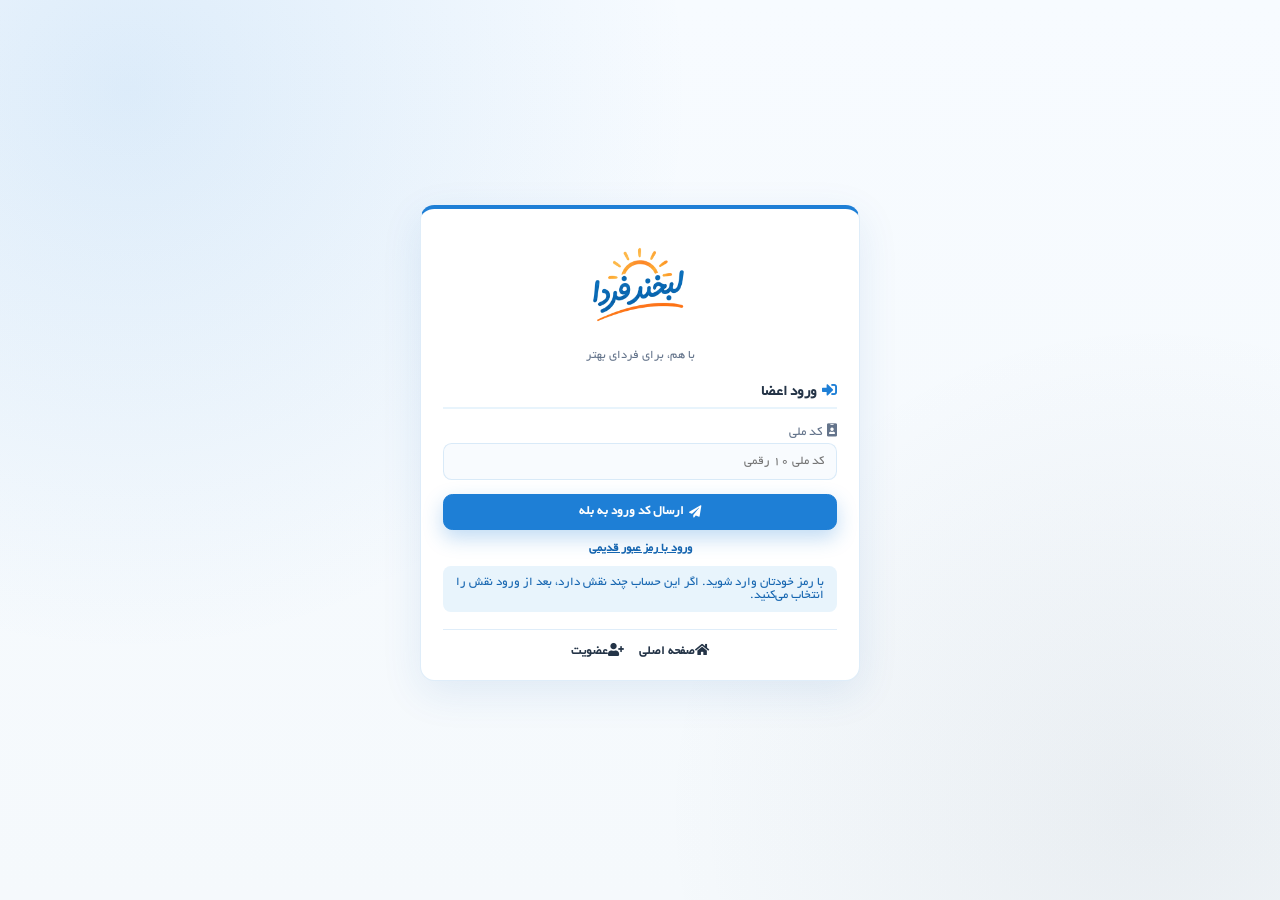
==== commit 5e1148c5: "پیاده سازی با بله" ====
--- a/WebApplication/wwwroot/admin.html
+++ b/WebApplication/wwwroot/admin.html
@@ -10,7 +10,7 @@
 
   <title>پنل مدیران | لبخند فردا</title>
 
-  <link rel="stylesheet" href="css/site.css" />
+  <link rel="stylesheet" href="css/site.css?v=20261114b" />
 
   <link rel="icon" href="images/labkhand-logo.png" />
 
@@ -73,6 +73,9 @@
       background: rgba(125, 185, 0, 0.25);
     }
 
+    .queue-actions { display: flex; flex-wrap: wrap; gap: .35rem; }
+    .queue-actions .btn { min-height: 44px; font-size: 1rem; }
+
   </style>
 
 </head>
@@ -123,6 +126,8 @@
 
 
     <div id="adminContent" style="display:none">
+
+      <div id="entrySwitch" class="card entry-switch" style="display:none"></div>
 
       <div class="card">
 
@@ -142,7 +147,7 @@
 
         <h2><i class="fas fa-cogs icon-green"></i>مدیریت صندوق</h2>
 
-        <p class="muted-text" style="margin-top:0">از اینجا می‌توانید یادآوری روزانه اقساط را برای اعضا بفرستید یا صف وام را پردازش کنید.</p>
+        <p class="muted-text" style="margin-top:0">یادآور قسط را در بله بفرستید، یا اگر پول صندوق کافی است نفرهای اول صف را یکجا وام بدهید. جابه‌جایی نوبت در بخش «صف وام» است.</p>
 
         <div class="actions" style="margin-top:1rem">
 
@@ -238,7 +243,9 @@
 
       <div class="card tab-panel" id="tab-queue">
 
-        <h2><i class="fas fa-stream icon-green"></i>صف انتظار وام</h2>
+        <h2><i class="fas fa-stream icon-green"></i>صف وام</h2>
+        <p class="muted-text" style="margin-top:0">نفر بالاتر زودتر وام می‌گیرد. اگر صلاح می‌دانید با «جلوتر» و «عقب‌تر» نوبت را عوض کنید. تعداد صف را فقط شما می‌بینید.</p>
+        <div id="queueMsg" class="msg"></div>
 
         <div style="overflow:auto"><table><thead><tr><th>نوبت</th><th>وام</th><th>عضو</th><th>مبلغ</th><th>تاریخ درخواست</th><th>عملیات</th></tr></thead><tbody id="queueBody"></tbody></table></div>
 
@@ -246,9 +253,36 @@
 
 
 
+      <div class="card tab-panel" id="tab-past-loan">
+        <h2><i class="fas fa-history icon-green"></i>ثبت وام قبلی</h2>
+        <p class="muted-text" style="margin-top:0">برای کسی که پیش از این سامانه وام گرفته است. موجودی امروز صندوق عوض نمی‌شود. قسط‌های مانده را بعداً همین‌جا یا از بله می‌پردازد.</p>
+        <div class="row">
+          <div><label>نام</label><input id="pastFirstName" /></div>
+          <div><label>نام خانوادگی</label><input id="pastLastName" /></div>
+        </div>
+        <div class="row">
+          <div><label>کد ملی</label><input id="pastNational" inputmode="numeric" maxlength="10" placeholder="۱۰ رقم" /></div>
+          <div><label>موبایل</label><input id="pastMobile" inputmode="numeric" maxlength="11" placeholder="0912..." /></div>
+        </div>
+        <div class="row">
+          <div><label>مبلغ کل وام (تومان)</label><input id="pastAmount" type="text" class="amount-input" inputmode="numeric" placeholder="مثال: 5000000" /></div>
+          <div><label>تعداد کل قسط</label><input id="pastCount" type="number" min="1" max="60" value="10" /></div>
+        </div>
+        <div class="row">
+          <div><label>چند قسط را قبلاً داده است؟</label><input id="pastPaid" type="number" min="0" value="0" /></div>
+          <div><label>تاریخ قسط بعدی (شمسی)</label><input id="pastDue" placeholder="1404/12/01" /></div>
+        </div>
+        <label>یادداشت (اختیاری)</label>
+        <input id="pastNote" placeholder="مثلاً وام سال ۱۴۰۲" />
+        <p class="muted-text" id="pastPreview" style="margin-top:.8rem">مبلغ و تعداد قسط را بنویسید تا مانده حساب شود.</p>
+        <button type="button" class="btn primary block" id="btnPastLoan"><i class="fas fa-save"></i>ثبت این وام قبلی</button>
+        <div id="pastMsg" class="msg"></div>
+      </div>
+
       <div class="card tab-panel" id="tab-loans">
 
         <h2><i class="fas fa-file-invoice icon-green"></i>همه وام‌ها</h2>
+        <div id="loansMsg" class="msg"></div>
 
         <p>درخواست‌های در انتظار تایید را از وام‌های تایید و پرداخت‌شده جدا ببینید.</p>
 
@@ -338,7 +372,7 @@
 
   </div>
 
-  <script src="js/app.js"></script>
+  <script src="js/app.js?v=20261114b"></script>
 
   <script>
 
@@ -360,9 +394,11 @@
 
       G.$('adminContent').style.display = 'block';
 
+      G.mountEntrySwitcher(G.$('entrySwitch'));
+
       G.renderAdminNav('adminNavBar', { page: 'admin' });
 
-      G.initTabs('tab-manage');
+      G.initTabs('tab-queue');
 
       G.initStatsCollapse('#adminStatsCollapse');
 
@@ -618,8 +654,8 @@
           const status = loanRequestStatus(l);
           const isPending = status === 1;
           const actions = isPending
-            ? '<button type="button" class="btn primary btn-disburse btn-compact-table" data-id="' + G.pick(l, 'loanId') + '">تایید و پرداخت</button> ' +
-              '<button type="button" class="btn dark btn-reject btn-compact-table" data-id="' + G.pick(l, 'loanId') + '">رد</button>'
+            ? '<button type="button" class="btn primary btn-disburse btn-compact-table" data-id="' + G.pick(l, 'loanId') + '">وام را بده</button> ' +
+              '<button type="button" class="btn dark btn-reject btn-compact-table" data-id="' + G.pick(l, 'loanId') + '">رد کن</button>'
             : '<span class="muted-text">—</span>';
           return '<tr><td>' + G.pick(l, 'loanId') + '</td><td>' + (G.pick(u, 'fullName') || G.pick(l, 'userId') || '') + '</td><td class="amount">' +
             G.money(G.pick(l, 'loanAmount')) + '</td><td>' + G.shamsiDate(l, 'requestDate_Shamsi', 'requestDate') + '</td><td>' +
@@ -637,7 +673,7 @@
 
         G.$('queueBody').innerHTML = queue.length ? queue.map(function (l) {
 
-          return G.renderLoanTableRow(l, { showQueue: true, showMember: true, showActions: true });
+          return G.renderLoanTableRow(l, { showQueue: true, showMember: true, showActions: true, showMove: true });
 
         }).join('') : '<tr><td colspan="6">صف خالی است</td></tr>';
 
@@ -720,6 +756,22 @@
 
       document.addEventListener('click', async function (e) {
 
+        const moveBtn = e.target.closest('.btn-queue-move');
+        if (moveBtn) {
+          const loanId = Number(moveBtn.getAttribute('data-id'));
+          const direction = Number(moveBtn.getAttribute('data-dir'));
+          moveBtn.disabled = true;
+          const { data } = await G.post('/api/loan/move', {
+            loanId: loanId,
+            direction: direction,
+            managerUserId: managerId
+          });
+          moveBtn.disabled = false;
+          G.showMsg(G.$('queueMsg'), data.message || 'انجام شد', data.success);
+          if (data.success) load();
+          return;
+        }
+
         const disburseBtn = e.target.closest('.btn-disburse');
 
         if (disburseBtn) {
@@ -736,7 +788,7 @@
 
           });
 
-          G.showMsg(G.$('manageMsg'), data.message || 'خطا', data.success);
+          G.showMsg(disburseBtn.closest('#tab-queue') ? G.$('queueMsg') : G.$('loansMsg'), data.message || 'خطا', data.success);
 
           load();
 
@@ -752,9 +804,15 @@
 
           const loanId = Number(rejectBtn.getAttribute('data-id'));
 
-          const reason = prompt('دلیل رد درخواست وام را وارد کنید:');
-
-          if (reason === null) return;
+          const reason = await G.confirmDialog({
+            title: 'رد درخواست',
+            text: 'دلیل برای متقاضی در بله فرستاده می‌شود.',
+            input: { label: 'دلیل', placeholder: 'مثلاً مدارک کامل نیست', required: true },
+            confirmText: 'رد کردن',
+            cancelText: 'انصراف'
+          });
+
+          if (reason == null || reason === false) return;
 
           const { data } = await G.post('/api/loan/reject', {
 
@@ -766,7 +824,7 @@
 
           });
 
-          G.showMsg(G.$('manageMsg'), data.message || 'خطا', data.success);
+          G.showMsg(rejectBtn.closest('#tab-queue') ? G.$('queueMsg') : G.$('loansMsg'), data.message || 'خطا', data.success);
 
           load();
 
@@ -779,10 +837,15 @@
           const userId = Number(toggleBtn.getAttribute('data-id'));
           const currentlyActive = toggleBtn.getAttribute('data-active') === '1';
           const nextActive = !currentlyActive;
-          const confirmText = nextActive
-            ? 'این عضو فعال شود؟'
-            : 'این عضو غیرفعال شود؟ (دیگر نمی‌تواند وارد سایت شود)';
-          if (!window.confirm(confirmText)) return;
+          const ok = await G.confirmDialog({
+            title: nextActive ? 'فعال کردن عضو' : 'غیرفعال کردن عضو',
+            text: nextActive
+              ? 'این عضو دوباره می‌تواند وارد شود.'
+              : 'این عضو دیگر نمی‌تواند وارد سایت شود.',
+            confirmText: nextActive ? 'فعال شود' : 'غیرفعال شود',
+            cancelText: 'انصراف'
+          });
+          if (!ok) return;
 
           toggleBtn.disabled = true;
           const { data } = await G.put('/api/admin/members', {
@@ -802,8 +865,14 @@
           const userId = Number(noteBtn.getAttribute('data-id'));
           const member = membersCache.find(function (u) { return Number(G.pick(u, 'userId')) === userId; });
           const current = member ? (G.pick(member, 'description') || '') : '';
-          const note = prompt('توضیحات مدیریتی برای این عضو:', current);
-          if (note === null) return;
+          const note = await G.confirmDialog({
+            title: 'توضیح عضو',
+            text: 'این توضیح فقط برای مسئول صندوق است.',
+            input: { label: 'توضیح', value: current, placeholder: 'توضیح کوتاه' },
+            confirmText: 'ذخیره',
+            cancelText: 'انصراف'
+          });
+          if (note == null || note === false) return;
 
           noteBtn.disabled = true;
           const { data } = await G.put('/api/admin/members', {
@@ -860,6 +929,78 @@
 
 
 
+      function updatePastPreview() {
+        var tomanAmount = G.getAmountValue('pastAmount');
+        var count = Number(G.$('pastCount').value) || 0;
+        var paid = Number(G.$('pastPaid').value) || 0;
+        var box = G.$('pastPreview');
+        if (!tomanAmount || count < 1) {
+          box.textContent = 'مبلغ و تعداد قسط را بنویسید تا مانده حساب شود.';
+          return;
+        }
+        if (paid < 0 || paid > count) {
+          box.textContent = 'تعداد قسط پرداخت‌شده نمی‌تواند از کل قسط‌ها بیشتر باشد.';
+          return;
+        }
+        var each = Math.floor(tomanAmount / count);
+        var remainCount = count - paid;
+        var remain = each * remainCount;
+        box.textContent = 'هر قسط حدود ' + G.formatNumber(each) + ' تومان. پرداخت‌شده: ' + paid + ' قسط. مانده: ' + G.formatNumber(remain) + ' تومان.';
+      }
+
+      ['pastAmount', 'pastCount', 'pastPaid'].forEach(function (id) {
+        var el = G.$(id);
+        if (el) el.addEventListener('input', updatePastPreview);
+      });
+
+      G.bindClick('btnPastLoan', async function () {
+        var tomanAmount = G.getAmountValue('pastAmount');
+        var count = Number(G.$('pastCount').value) || 0;
+        var paid = Number(G.$('pastPaid').value) || 0;
+        var name = (G.$('pastFirstName').value + ' ' + G.$('pastLastName').value).trim();
+        var ok = await G.confirmDialog({
+          title: 'ثبت وام قبلی',
+          text: 'این وام در صف نمی‌رود و از موجودی امروز صندوق کم نمی‌شود.',
+          rows: [
+            { label: 'نام', value: name || '—' },
+            { label: 'مبلغ', value: G.formatNumber(tomanAmount) + ' تومان', strong: true },
+            { label: 'قسط پرداخت‌شده', value: paid + ' از ' + count }
+          ],
+          confirmText: 'ثبت شود',
+          cancelText: 'انصراف'
+        });
+        if (!ok) return;
+
+        var btn = G.$('btnPastLoan');
+        btn.disabled = true;
+        const { data } = await G.post('/api/loan/import-past', {
+          managerUserId: managerId,
+          firstName: G.$('pastFirstName').value.trim(),
+          lastName: G.$('pastLastName').value.trim(),
+          nationalCode: G.$('pastNational').value.trim(),
+          mobile: G.$('pastMobile').value.trim(),
+          loanAmountToman: tomanAmount,
+          installmentCount: count,
+          paidInstallmentCount: paid,
+          nextDueDateShamsi: G.$('pastDue').value.trim(),
+          note: G.$('pastNote').value.trim()
+        });
+        btn.disabled = false;
+        G.showMsg(G.$('pastMsg'), data.message || 'ثبت نشد', data.success);
+        if (data.success) {
+          G.$('pastFirstName').value = '';
+          G.$('pastLastName').value = '';
+          G.$('pastNational').value = '';
+          G.$('pastMobile').value = '';
+          G.$('pastAmount').value = '';
+          G.$('pastPaid').value = '0';
+          G.$('pastDue').value = '';
+          G.$('pastNote').value = '';
+          updatePastPreview();
+          load();
+        }
+      });
+
       G.bindClick('btnDeposit', async function () {
 
         const { data } = await G.post('/api/admin/fund-deposit', {
--- a/WebApplication/wwwroot/css/site.css
+++ b/WebApplication/wwwroot/css/site.css
@@ -1289,6 +1289,26 @@
   border-top: 4px solid var(--brand-green);
 }
 
+.entry-choices { display: flex; flex-direction: column; gap: .65rem; }
+.entry-choices .btn { width: 100%; min-height: 56px; font-size: 1.1rem; }
+.entry-switch { padding: 1rem 1.1rem; }
+.entry-now { margin: 0 0 .7rem; line-height: 1.8; }
+.entry-actions { display: flex; flex-wrap: wrap; gap: .5rem; }
+.entry-actions button {
+  font-family: inherit;
+  min-height: 44px;
+  padding: .45rem .9rem;
+  border-radius: .7rem;
+  border: 1px solid rgba(125, 185, 0, 0.4);
+  background: #fff;
+  cursor: pointer;
+}
+.entry-actions button.active {
+  background: var(--brand-green-soft);
+  border-color: var(--brand-green);
+  font-weight: 700;
+}
+
 .login-brand {
   text-align: center;
   margin-bottom: 1.35rem;
@@ -2289,3 +2309,285 @@
   display: none !important;
 }
 
+.gl-dialog-backdrop {
+  position: fixed;
+  inset: 0;
+  z-index: 80;
+  display: flex;
+  align-items: center;
+  justify-content: center;
+  padding: 1rem;
+  background: rgba(15, 35, 58, 0.46);
+}
+
+.gl-dialog {
+  width: min(440px, 100%);
+  background: #fff;
+  color: var(--ink);
+  border-radius: 1rem;
+  padding: 1.25rem 1.2rem 1.1rem;
+  box-shadow: 0 24px 60px rgba(15, 35, 58, 0.22);
+  font-family: var(--font);
+}
+
+.gl-dialog h3 {
+  margin: 0 0 .45rem;
+  font-size: 1.2rem;
+}
+
+.gl-dialog p {
+  margin: 0 0 .9rem;
+  line-height: 1.9;
+  color: var(--muted);
+}
+
+.gl-dialog-rows {
+  background: var(--brand-blue-soft);
+  border-radius: .8rem;
+  padding: .35rem .9rem;
+}
+
+.gl-dialog-row {
+  display: flex;
+  justify-content: space-between;
+  gap: .75rem;
+  padding: .55rem 0;
+  border-bottom: 1px dashed rgba(30, 127, 214, 0.2);
+  line-height: 1.6;
+}
+
+.gl-dialog-row:last-child { border-bottom: 0; }
+.gl-dialog-row span { color: var(--muted); }
+.gl-dialog-row b.is-strong { color: var(--brand-blue-deep); font-size: 1.05rem; }
+
+.gl-dialog-field {
+  display: block;
+  margin-top: .85rem;
+  font-weight: 700;
+}
+
+.gl-dialog-field textarea {
+  width: 100%;
+  margin-top: .4rem;
+  min-height: 84px;
+  resize: vertical;
+  font: inherit;
+}
+
+.gl-dialog-error {
+  display: block;
+  min-height: 1.2rem;
+  margin-top: .3rem;
+  color: var(--err);
+  font-weight: 600;
+  font-size: .85rem;
+}
+
+.gl-dialog-actions {
+  display: flex;
+  gap: .6rem;
+  margin-top: 1rem;
+}
+
+.gl-dialog-actions .btn {
+  flex: 1;
+  min-height: 48px;
+  margin: 0;
+}
+
+.gl-dialog .btn.quiet {
+  background: #fff;
+  color: var(--ink);
+  border: 1px solid rgba(30, 127, 214, 0.28);
+}
+
+body.admin-page .page {
+  max-width: 720px;
+  margin: 0 auto;
+  padding: .85rem .85rem 2rem;
+}
+
+body.admin-nav-open { overflow: hidden; }
+
+body.admin-page .admin-nav-toggle {
+  display: flex;
+  align-items: center;
+  justify-content: center;
+  gap: .55rem;
+  width: 100%;
+  min-height: 52px;
+  margin: 0 0 .85rem;
+  border: 1px solid var(--line);
+  border-radius: .9rem;
+  background: #fff;
+  color: var(--brand-blue-deep);
+  font: inherit;
+  font-weight: 800;
+  font-size: 1.05rem;
+  box-shadow: var(--shadow);
+  cursor: pointer;
+}
+
+body.admin-page .admin-nav-backdrop,
+body.admin-page .admin-nav {
+  display: none;
+}
+
+body.admin-page .admin-nav-bar.is-open .admin-nav-backdrop {
+  display: block;
+  position: fixed;
+  inset: 0;
+  z-index: 45;
+  border: 0;
+  padding: 0;
+  background: rgba(15, 35, 58, .45);
+  cursor: pointer;
+}
+
+body.admin-page .admin-nav-bar.is-open .admin-nav {
+  display: flex;
+  position: fixed;
+  top: 0;
+  bottom: 0;
+  inset-inline-start: 0;
+  width: min(320px, 88vw);
+  z-index: 50;
+  overflow: auto;
+  background: #fff;
+  padding: 1rem .85rem 1.5rem;
+  box-shadow: 0 0 30px rgba(15, 35, 58, .22);
+}
+
+body.admin-page .admin-nav {
+  flex-direction: column;
+  gap: .2rem;
+}
+
+body.admin-page .admin-nav-title {
+  display: flex;
+  align-items: center;
+  justify-content: space-between;
+  gap: .5rem;
+  margin: 0 .35rem .85rem;
+  padding-bottom: .75rem;
+  border-bottom: 2px solid var(--brand-blue-soft);
+  color: var(--brand-blue-deep);
+  font-size: 1.05rem;
+  font-weight: 800;
+}
+
+body.admin-page .admin-nav-close {
+  width: 40px;
+  height: 40px;
+  border: 0;
+  border-radius: .65rem;
+  background: var(--brand-blue-soft);
+  color: var(--brand-blue-deep);
+  font: inherit;
+  cursor: pointer;
+}
+
+body.admin-page .admin-nav-heading {
+  margin: .85rem .45rem .25rem;
+  color: var(--muted);
+  font-size: .78rem;
+  font-weight: 700;
+}
+
+body.admin-page .admin-nav a {
+  position: relative;
+  display: flex;
+  align-items: center;
+  gap: .7rem;
+  width: 100%;
+  min-height: 48px;
+  padding: .6rem .75rem;
+  border-radius: .75rem;
+  color: var(--brand-charcoal);
+  text-decoration: none;
+  font-weight: 700;
+  line-height: 1.45;
+  white-space: normal;
+  float: none;
+}
+
+body.admin-page .admin-nav a i {
+  width: 1.3rem;
+  text-align: center;
+  color: var(--brand-blue);
+  margin: 0;
+}
+
+body.admin-page .admin-nav a:hover {
+  background: #f4f9fd;
+}
+
+body.admin-page .admin-nav a.active {
+  background: var(--brand-blue-soft);
+  color: var(--brand-blue-deep);
+  box-shadow: inset -3px 0 0 var(--brand-blue);
+}
+
+@media (min-width: 1100px) {
+  body.admin-nav-open { overflow: auto; }
+
+  body.admin-page .admin-nav-toggle,
+  body.admin-page .admin-nav-backdrop,
+  body.admin-page .admin-nav-close { display: none !important; }
+
+  body.admin-page .page {
+    max-width: 1180px;
+    margin-inline-start: 280px;
+    margin-inline-end: auto;
+    padding: 1.35rem 1.5rem 3rem;
+  }
+
+  body.admin-page .admin-nav-bar {
+    position: fixed;
+    top: 0;
+    bottom: 0;
+    inset-inline-start: 0;
+    width: 264px;
+    z-index: 30;
+    overflow: auto;
+    background: #fff;
+    border-inline-end: 1px solid var(--line);
+    box-shadow: 0 0 28px rgba(30, 100, 180, 0.08);
+    padding: 1.15rem .8rem 1.5rem;
+  }
+
+  body.admin-page .admin-nav {
+    display: flex;
+    position: static;
+    width: auto;
+    box-shadow: none;
+    padding: 0;
+  }
+}
+
+@media (max-width: 768px) {
+  body { overflow-x: hidden; }
+  .page { padding-left: .85rem; padding-right: .85rem; }
+  .site-header { align-items: flex-start; }
+  .site-header .nav { width: 100%; }
+  .site-header .nav a {
+    display: inline-flex;
+    align-items: center;
+    min-height: 44px;
+  }
+  .card { padding: 1rem; }
+  .stats { grid-template-columns: 1fr 1fr; }
+  .tab-menu { grid-template-columns: 1fr 1fr; }
+  .tab-menu .tab-btn { min-height: 76px; }
+  .actions { flex-direction: column; align-items: stretch; }
+  .actions .btn { width: 100%; min-height: 48px; }
+  input, select, textarea { font-size: 16px; }
+  .roles-layout .btn { width: 100%; min-height: 48px; }
+}
+
+@media print {
+  body.admin-page .admin-nav-bar,
+  body.admin-page .admin-nav-toggle { display: none !important; }
+  body.admin-page .page { margin: 0 !important; max-width: none !important; }
+}
+
